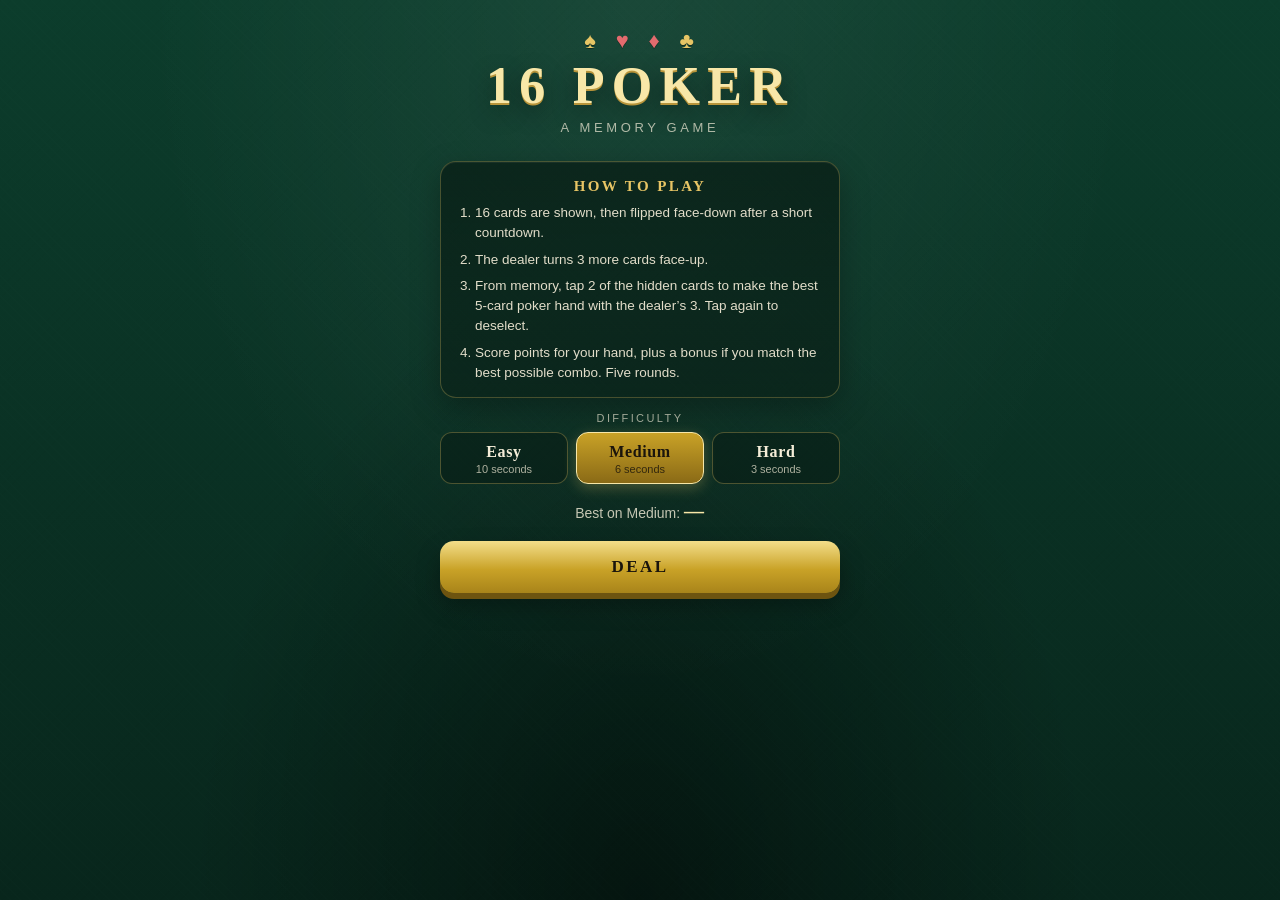
==== index.html @ aec6e740 "Add 16 Poker memory card game" ====
<!DOCTYPE html>
<html lang="en">
<head>
  <meta charset="utf-8">
  <meta name="viewport" content="width=device-width, initial-scale=1, maximum-scale=1, user-scalable=no, viewport-fit=cover">
  <meta name="apple-mobile-web-app-capable" content="yes">
  <meta name="apple-mobile-web-app-status-bar-style" content="black-translucent">
  <meta name="mobile-web-app-capable" content="yes">
  <meta name="format-detection" content="telephone=no">
  <meta name="theme-color" content="#0c3d2c">
  <title>16 Poker</title>
  <style>

:root {
  --felt-0: #08261c;
  --felt-1: #0c3d2c;
  --felt-2: #156246;
  --felt-3: #1c7a58;
  --rail: #4a2c14;
  --rail-hi: #7a4a22;
  --gold: #e7c565;
  --gold-2: #f8e7a8;
  --gold-dim: #b8943a;
  --cream: #f4edd8;
  --ink: #1a140c;
  --card: #fffdf7;
  --red: #c4161c;
  --black: #1a1a1a;
  --teal: #5eead4;
  --teal-dim: #0f766e;
  --danger: #f87171;
  --shadow: 0 8px 20px rgba(0,0,0,.35);
  --serif: Palatino, "Palatino Linotype", Palatino Linotype, "Book Antiqua", Georgia, serif;
  --sans: -apple-system, BlinkMacSystemFont, "Segoe UI", Roboto, Helvetica, Arial, sans-serif;
  --safe-t: env(safe-area-inset-top, 0px);
  --safe-b: env(safe-area-inset-bottom, 0px);
}

*, *::before, *::after { box-sizing: border-box; margin: 0; padding: 0; }

html, body {
  height: 100%;
  height: 100dvh;
  overflow: hidden;
  background: var(--felt-0);
  color: var(--cream);
  font-family: var(--sans);
  -webkit-text-size-adjust: 100%;
  text-size-adjust: 100%;
  touch-action: manipulation;
  user-select: none;
  -webkit-user-select: none;
  -webkit-touch-callout: none;
  -webkit-tap-highlight-color: transparent;
  overscroll-behavior: none;
}

body {
  position: fixed;
  inset: 0;
  background:
    radial-gradient(ellipse at 50% 0%, rgba(255,255,255,.06), transparent 55%),
    radial-gradient(ellipse at 50% 100%, rgba(0,0,0,.45), transparent 50%),
    linear-gradient(180deg, var(--felt-1) 0%, var(--felt-0) 100%);
}

body::before {
  content: "";
  position: absolute;
  inset: 0;
  pointer-events: none;
  opacity: .18;
  background:
    repeating-linear-gradient(45deg, rgba(255,255,255,.04) 0 1px, transparent 1px 7px),
    repeating-linear-gradient(-45deg, rgba(0,0,0,.04) 0 1px, transparent 1px 7px);
}

#app {
  position: relative;
  z-index: 1;
  height: 100%;
  display: flex;
  flex-direction: column;
  padding: calc(var(--safe-t) + 8px) 16px calc(var(--safe-b) + 12px);
}

/* ── Start & summary screens ── */
.screen {
  display: none;
  flex: 1;
  flex-direction: column;
  min-height: 0;
}
.screen.active { display: flex; }

#start, #summary {
  align-items: center;
  justify-content: flex-start;
  overflow-y: auto;
  -webkit-overflow-scrolling: touch;
  text-align: center;
  padding-top: 12px;
}

.masthead {
  margin-top: 8px;
  margin-bottom: 8px;
}
.suits-row {
  display: flex;
  gap: 18px;
  justify-content: center;
  font-size: 22px;
  letter-spacing: .08em;
  color: var(--gold);
  text-shadow: 0 1px 0 rgba(0,0,0,.4);
  margin-bottom: 6px;
}
.suits-row .red { color: #e36b6e; }
h1 {
  font-family: var(--serif);
  font-weight: 700;
  font-size: clamp(40px, 12vw, 52px);
  letter-spacing: .14em;
  color: var(--gold-2);
  text-shadow: 0 2px 0 var(--gold-dim), 0 8px 24px rgba(0,0,0,.45);
  line-height: 1;
}
.subtitle {
  margin-top: 8px;
  font-size: 13px;
  letter-spacing: .28em;
  text-transform: uppercase;
  color: rgba(244,237,216,.7);
}

.panel {
  width: 100%;
  max-width: 400px;
  background: linear-gradient(180deg, rgba(8,28,20,.72), rgba(8,28,20,.55));
  border: 1px solid rgba(231,197,101,.28);
  border-radius: 16px;
  padding: 16px 16px 14px;
  box-shadow: 0 10px 30px rgba(0,0,0,.28), inset 0 1px 0 rgba(255,255,255,.05);
  text-align: left;
  margin: 18px 0 14px;
}
.panel h2 {
  font-family: var(--serif);
  font-size: 15px;
  letter-spacing: .16em;
  text-transform: uppercase;
  color: var(--gold);
  margin-bottom: 8px;
  text-align: center;
}
.panel ol {
  padding-left: 18px;
  font-size: 13.5px;
  line-height: 1.5;
  color: rgba(244,237,216,.92);
}
.panel ol li + li { margin-top: 6px; }

.diff-label {
  font-size: 11px;
  letter-spacing: .22em;
  text-transform: uppercase;
  color: rgba(244,237,216,.65);
  margin-bottom: 8px;
}
.diff-row {
  display: flex;
  gap: 8px;
  width: 100%;
  max-width: 400px;
}
.diff-btn {
  flex: 1;
  appearance: none;
  border: 1px solid rgba(231,197,101,.3);
  background: rgba(8,28,20,.55);
  color: var(--cream);
  border-radius: 12px;
  padding: 10px 4px 8px;
  font-family: var(--sans);
  cursor: pointer;
  transition: transform .12s ease, background .15s ease, border-color .15s ease;
}
.diff-btn strong {
  display: block;
  font-family: var(--serif);
  font-size: 16px;
  letter-spacing: .04em;
}
.diff-btn span {
  display: block;
  font-size: 11px;
  opacity: .7;
  margin-top: 2px;
}
.diff-btn.selected {
  background: linear-gradient(180deg, #c9a227, #8a6a16);
  border-color: var(--gold-2);
  color: #1a140c;
  box-shadow: 0 4px 14px rgba(231,197,101,.28);
}
.diff-btn.selected span { opacity: .8; }

.best-line {
  margin: 16px 0 18px;
  font-size: 14px;
  color: rgba(244,237,216,.8);
}
.best-line strong {
  color: var(--gold-2);
  font-family: var(--serif);
  font-size: 20px;
  letter-spacing: .04em;
}

.btn {
  appearance: none;
  border: 0;
  cursor: pointer;
  font-family: var(--serif);
  font-weight: 700;
  letter-spacing: .14em;
  text-transform: uppercase;
  border-radius: 14px;
  padding: 16px 28px;
  font-size: 17px;
  color: #1a140c;
  background: linear-gradient(180deg, #f3de8a, #c9a227 55%, #a8841a);
  box-shadow: 0 6px 0 #6d5410, 0 12px 24px rgba(0,0,0,.3);
  width: 100%;
  max-width: 400px;
  min-height: 52px;
  transition: transform .1s ease, box-shadow .1s ease, filter .1s ease;
}
.btn:active { transform: translateY(3px); box-shadow: 0 3px 0 #6d5410, 0 8px 16px rgba(0,0,0,.3); }
.btn:disabled {
  filter: grayscale(.4) brightness(.75);
  box-shadow: 0 3px 0 #4a4318;
  cursor: default;
  transform: none;
}
.btn.secondary {
  background: transparent;
  color: var(--gold);
  box-shadow: none;
  border: 1px solid rgba(231,197,101,.4);
  margin-top: 8px;
}

/* ── Play screen ── */
#play { gap: 8px; }

.topbar {
  display: flex;
  align-items: center;
  justify-content: space-between;
  gap: 8px;
  min-height: 36px;
  flex: 0 0 auto;
}
.brand-mini {
  font-family: var(--serif);
  letter-spacing: .16em;
  font-size: 13px;
  color: var(--gold);
}
.round-chip, .score-chip {
  background: rgba(0,0,0,.28);
  border: 1px solid rgba(231,197,101,.22);
  border-radius: 999px;
  padding: 5px 10px;
  font-size: 12px;
  letter-spacing: .06em;
  color: var(--cream);
}
.score-chip strong { color: var(--gold-2); font-size: 14px; }

.dealer-wrap {
  flex: 0 0 auto;
  text-align: center;
}
.dealer-label {
  font-size: 10px;
  letter-spacing: .22em;
  text-transform: uppercase;
  color: rgba(244,237,216,.6);
  margin-bottom: 6px;
}
.dealer-row {
  display: flex;
  justify-content: center;
  gap: 8px;
  min-height: 72px;
}
.dealer-slot {
  width: 52px;
  height: 73px;
  border-radius: 8px;
  border: 1px dashed rgba(231,197,101,.28);
  background: rgba(0,0,0,.15);
  position: relative;
}
.dealer-slot .mini-card {
  position: absolute;
  inset: 0;
  width: 100%;
  height: 100%;
}
.dealer-slot.filled { border-style: solid; border-color: transparent; background: transparent; }

.status {
  text-align: center;
  font-size: 13.5px;
  letter-spacing: .04em;
  min-height: 20px;
  color: var(--gold-2);
  flex: 0 0 auto;
}

.grid-wrap {
  flex: 1 1 0;
  min-height: 0;
  width: 100%;
  container-type: size;
  position: relative;
}
.grid {
  position: absolute;
  left: 50%;
  top: 50%;
  transform: translate(-50%, -50%);
  width: min(100%, calc(100cqh * 5 / 7));
  aspect-ratio: 5 / 7;
  display: grid;
  grid-template-columns: repeat(4, 1fr);
  grid-template-rows: repeat(4, 1fr);
  gap: clamp(4px, 1.8cqi, 8px);
}

/* Cards */
.card, .mini-card {
  position: relative;
  perspective: 900px;
  width: 100%;
  height: 100%;
  container-type: size;
}
.card-inner {
  position: relative;
  width: 100%;
  height: 100%;
  transform-style: preserve-3d;
  transition: transform .55s cubic-bezier(.4,.12,.2,1);
}
.card.face-down .card-inner,
.mini-card.face-down .card-inner { transform: rotateY(180deg); }
.card-face {
  position: absolute;
  inset: 0;
  border-radius: 8px;
  backface-visibility: hidden;
  -webkit-backface-visibility: hidden;
  overflow: hidden;
}
.card-face.front {
  background: linear-gradient(180deg, #fffef9, var(--card));
  border: 1px solid rgba(30,20,10,.12);
  box-shadow: var(--shadow), inset 0 0 0 1px rgba(255,255,255,.7);
  color: var(--black);
  display: flex;
  flex-direction: column;
  justify-content: space-between;
  padding: 4% 6%;
}
.card-face.back {
  transform: rotateY(180deg);
  background:
    radial-gradient(circle at 50% 50%, rgba(231,197,101,.18), transparent 55%),
    repeating-linear-gradient(45deg, rgba(231,197,101,.14) 0 2px, transparent 2px 7px),
    linear-gradient(160deg, #3a1840, #1a2744 50%, #141b33);
  border: 1px solid rgba(231,197,101,.35);
  box-shadow: var(--shadow);
  display: grid;
  place-items: center;
}
.card-face.back::after {
  content: "♠";
  font-size: 38cqh;
  color: var(--gold);
  opacity: .85;
  text-shadow: 0 1px 2px rgba(0,0,0,.6);
}
.corner {
  display: flex;
  flex-direction: column;
  align-items: center;
  line-height: .9;
  width: max-content;
  font-weight: 700;
  font-family: var(--serif);
}
.corner .r { font-size: 26cqh; }
.corner .s { font-size: 20cqh; margin-top: -1px; }
.corner.br { align-self: flex-end; transform: rotate(180deg); }
.pip {
  position: absolute;
  left: 50%;
  top: 52%;
  transform: translate(-50%, -50%);
  font-size: 46cqh;
  line-height: 1;
  pointer-events: none;
}
.card.red .front, .mini-card.red .front,
.card.red .corner, .mini-card.red .corner,
.card.red .pip, .mini-card.red .pip { color: var(--red); }

.card.selected {
  z-index: 3;
  filter: drop-shadow(0 0 8px rgba(231,197,101,.9));
}
.card.selected::after {
  content: attr(data-pick);
  position: absolute;
  top: -6px;
  right: -6px;
  z-index: 4;
  width: 18px;
  height: 18px;
  border-radius: 50%;
  background: var(--gold);
  color: #1a140c;
  font-size: 11px;
  font-weight: 800;
  display: grid;
  place-items: center;
  box-shadow: 0 2px 6px rgba(0,0,0,.4);
  pointer-events: none;
}
.card.player-pick:not(.optimal) .card-face.front {
  box-shadow: 0 0 0 3px var(--gold), var(--shadow);
}
.card.optimal:not(.player-pick) .card-face.front {
  box-shadow: 0 0 0 3px var(--teal), var(--shadow);
}
.card.player-pick.optimal .card-face.front {
  box-shadow: 0 0 0 3px var(--gold), 0 0 0 6px var(--teal), var(--shadow);
}
.card.tappable { cursor: pointer; }
.card.tappable:active { transform: scale(.97); }

.footer {
  flex: 0 0 auto;
  display: flex;
  flex-direction: column;
  gap: 8px;
  min-height: 58px;
}
.timer-track {
  height: 8px;
  border-radius: 99px;
  background: rgba(0,0,0,.35);
  border: 1px solid rgba(231,197,101,.2);
  overflow: hidden;
}
.timer-fill {
  height: 100%;
  width: 100%;
  border-radius: inherit;
  background: linear-gradient(90deg, #f3de8a, #c9a227);
  transform-origin: left center;
  transform: scaleX(1);
}
.timer-fill.warn { background: linear-gradient(90deg, #fbbf24, #f97316); }
.timer-fill.danger { background: linear-gradient(90deg, #fb7185, #ef4444); }

/* Result sheet */
#result {
  display: none;
  flex: 0 0 auto;
  background: linear-gradient(180deg, rgba(8,20,16,.94), rgba(6,16,12,.96));
  border: 1px solid rgba(231,197,101,.3);
  border-radius: 16px;
  padding: 12px 14px 12px;
  box-shadow: 0 -8px 30px rgba(0,0,0,.35);
}
#result.show { display: block; }
.result-row {
  display: flex;
  justify-content: space-between;
  align-items: baseline;
  gap: 8px;
  font-size: 13.5px;
  margin: 3px 0;
}
.result-row .tag {
  font-size: 10px;
  letter-spacing: .14em;
  text-transform: uppercase;
  color: rgba(244,237,216,.55);
  width: 46px;
  flex: 0 0 46px;
}
.result-row .hand-name {
  font-family: var(--serif);
  font-size: 15px;
  color: var(--gold-2);
  flex: 1;
  min-width: 0;
}
.result-row .pts { font-variant-numeric: tabular-nums; color: var(--cream); }
.result-row.best .hand-name { color: var(--teal); }
.perfect-banner {
  display: none;
  text-align: center;
  font-family: var(--serif);
  letter-spacing: .16em;
  text-transform: uppercase;
  color: var(--gold-2);
  font-size: 13px;
  margin: 6px 0 4px;
}
.perfect-banner.show { display: block; }
.round-total {
  text-align: right;
  font-size: 13px;
  color: rgba(244,237,216,.75);
  margin: 4px 0 8px;
}
.round-total strong { color: var(--gold-2); font-size: 18px; font-family: var(--serif); }
#nextBtn { width: 100%; max-width: none; padding: 13px 20px; font-size: 15px; }

/* Summary */
.summary-list { width: 100%; max-width: 400px; margin: 8px 0 16px; }
.sum-row {
  display: flex;
  justify-content: space-between;
  align-items: center;
  padding: 10px 4px;
  border-bottom: 1px solid rgba(231,197,101,.15);
  font-size: 14px;
  text-align: left;
}
.sum-row .left { display: flex; flex-direction: column; gap: 2px; }
.sum-row .rn { font-size: 11px; letter-spacing: .12em; text-transform: uppercase; color: rgba(244,237,216,.55); }
.sum-row .hn { font-family: var(--serif); font-size: 16px; color: var(--gold-2); }
.sum-row .ok { color: var(--teal); font-size: 11px; letter-spacing: .08em; }
.sum-row .pts { font-family: var(--serif); font-size: 18px; }
.grand {
  margin: 8px 0 4px;
  font-size: 14px;
  color: rgba(244,237,216,.75);
}
.grand .num {
  display: block;
  font-family: var(--serif);
  font-size: 48px;
  color: var(--gold-2);
  letter-spacing: .04em;
  line-height: 1.1;
}
.new-best {
  display: none;
  color: var(--teal);
  letter-spacing: .18em;
  text-transform: uppercase;
  font-size: 12px;
  margin-bottom: 14px;
}
.new-best.show { display: block; }

/* Landscape */
#rotate {
  display: none;
  position: fixed;
  inset: 0;
  z-index: 20;
  background: rgba(6,20,14,.94);
  color: var(--cream);
  align-items: center;
  justify-content: center;
  text-align: center;
  padding: 24px;
  font-family: var(--serif);
  font-size: 20px;
}
@media (orientation: landscape) and (max-height: 500px) {
  #rotate { display: flex; }
}

@media (max-height: 700px) {
  h1 { font-size: 36px; }
  .panel { margin: 12px 0 10px; padding: 12px; }
  .dealer-slot { width: 46px; height: 64px; }
}


.corner.wide .r { font-size: 20cqh; letter-spacing: -0.06em; }
.card-inner {
  -webkit-transform-style: preserve-3d;
}
html { -webkit-font-smoothing: antialiased; }
  </style>
</head>
<body>

<div id="app">
  <section id="start" class="screen active">
    <div class="masthead">
      <div class="suits-row"><span>♠</span><span class="red">♥</span><span class="red">♦</span><span>♣</span></div>
      <h1>16 POKER</h1>
      <div class="subtitle">A memory game</div>
    </div>
    <div class="panel">
      <h2>How to play</h2>
      <ol>
        <li>16 cards are shown, then flipped face-down after a short countdown.</li>
        <li>The dealer turns 3 more cards face-up.</li>
        <li>From memory, tap 2 of the hidden cards to make the best 5-card poker hand with the dealer’s 3. Tap again to deselect.</li>
        <li>Score points for your hand, plus a bonus if you match the best possible combo. Five rounds.</li>
      </ol>
    </div>
    <div class="diff-label">Difficulty</div>
    <div class="diff-row" id="diffRow"></div>
    <div class="best-line" id="bestLine">Best: —</div>
    <button class="btn" id="playBtn" type="button">Deal</button>
  </section>

  <section id="play" class="screen">
    <div class="topbar">
      <div class="round-chip" id="roundChip">Round 1 / 5</div>
      <div class="brand-mini">16 POKER</div>
      <div class="score-chip">Score <strong id="scoreChip">0</strong></div>
    </div>
    <div class="dealer-wrap">
      <div class="dealer-label">Dealer</div>
      <div class="dealer-row" id="dealerRow"></div>
    </div>
    <div class="status" id="status">Memorize the cards</div>
    <div class="grid-wrap">
      <div class="grid" id="grid"></div>
    </div>
    <div class="footer" id="footer">
      <div class="timer-track" id="timerTrack"><div class="timer-fill" id="timerFill"></div></div>
      <button class="btn" id="confirmBtn" type="button" disabled style="display:none">Confirm hand</button>
    </div>
    <div id="result">
      <div class="result-row" id="yourRow">
        <span class="tag">You</span>
        <span class="hand-name" id="yourHand">—</span>
        <span class="pts" id="yourPts"></span>
      </div>
      <div class="result-row best" id="bestRow">
        <span class="tag">Best</span>
        <span class="hand-name" id="bestHand">—</span>
        <span class="pts" id="bestPts"></span>
      </div>
      <div class="perfect-banner" id="perfectBanner">Perfect memory  ·  +75</div>
      <div class="round-total">Round total <strong id="roundTotal">0</strong></div>
      <button class="btn" id="nextBtn" type="button">Next round</button>
    </div>
  </section>

  <section id="summary" class="screen">
    <div class="masthead">
      <div class="suits-row"><span>♠</span><span class="red">♥</span><span class="red">♦</span><span>♣</span></div>
      <h1>16 POKER</h1>
      <div class="subtitle">Final score</div>
    </div>
    <div class="grand">Total<strong class="num" id="grandTotal">0</strong></div>
    <div class="new-best" id="newBest">New best score</div>
    <div class="summary-list" id="summaryList"></div>
    <div class="best-line" id="summaryBest">Best: —</div>
    <button class="btn" id="againBtn" type="button">Play again</button>
    <button class="btn secondary" id="homeBtn" type="button">Change difficulty</button>
  </section>
</div>
<div id="rotate">Please rotate your phone to portrait</div>

  <script>
/**
 * 16 Poker — 5-card hand evaluator with kicker tie-breaks.
 * Works in Node (module.exports) and the browser (global PokerEval).
 */
(function (root) {
  "use strict";

  var HAND_NAMES = [
    "High Card",
    "Pair",
    "Two Pair",
    "Three of a Kind",
    "Straight",
    "Flush",
    "Full House",
    "Four of a Kind",
    "Straight Flush",
    "Royal Flush"
  ];

  // Points awarded for the player's made hand.
  var HAND_POINTS = [10, 25, 40, 60, 85, 110, 150, 200, 280, 400];
  var PERFECT_BONUS = 75;

  var RANK_CHARS = {
    2: "2", 3: "3", 4: "4", 5: "5", 6: "6", 7: "7", 8: "8", 9: "9",
    10: "10", 11: "J", 12: "Q", 13: "K", 14: "A"
  };
  var SUIT_CHARS = { s: "♠", h: "♥", d: "♦", c: "♣" };
  var SUIT_COLORS = { s: "black", h: "red", d: "red", c: "black" };
  var CHAR_TO_RANK = {
    "2": 2, "3": 3, "4": 4, "5": 5, "6": 6, "7": 7, "8": 8, "9": 9,
    T: 10, t: 10, J: 11, j: 11, Q: 12, q: 12, K: 13, k: 13, A: 14, a: 14
  };

  function makeCard(rank, suit) {
    return { rank: rank, suit: suit, id: rank + suit };
  }

  /**
   * Parse strings like "As", "Td", "10h", "KH".
   */
  function parseCard(str) {
    var s = String(str).trim();
    var suit = s.charAt(s.length - 1).toLowerCase();
    var rankPart = s.slice(0, -1);
    var rank = rankPart === "10" ? 10 : CHAR_TO_RANK[rankPart];
    if (!rank || !SUIT_CHARS[suit]) {
      throw new Error("Invalid card: " + str);
    }
    return makeCard(rank, suit);
  }

  function parseCards(list) {
    return list.map(function (c) {
      return typeof c === "string" ? parseCard(c) : c;
    });
  }

  function cardLabel(card) {
    return RANK_CHARS[card.rank] + SUIT_CHARS[card.suit];
  }

  function buildDeck() {
    var suits = ["s", "h", "d", "c"];
    var deck = [];
    for (var r = 2; r <= 14; r++) {
      for (var i = 0; i < suits.length; i++) {
        deck.push(makeCard(r, suits[i]));
      }
    }
    return deck;
  }

  function shuffle(deck) {
    var a = deck.slice();
    for (var i = a.length - 1; i > 0; i--) {
      var j = Math.floor(Math.random() * (i + 1));
      var tmp = a[i];
      a[i] = a[j];
      a[j] = tmp;
    }
    return a;
  }

  /**
   * Evaluate a 5-card poker hand.
   * Returns { category, name, tie, points } where `tie` is a comparable
   * array (higher is better) including category as the first element.
   */
  function evaluateFive(cards) {
    if (!cards || cards.length !== 5) {
      throw new Error("evaluateFive requires exactly 5 cards");
    }
    var ranks = cards.map(function (c) { return c.rank; }).sort(function (a, b) { return b - a; });
    var suits = cards.map(function (c) { return c.suit; });
    var isFlush = suits.every(function (s) { return s === suits[0]; });

    var counts = {};
    for (var i = 0; i < ranks.length; i++) {
      counts[ranks[i]] = (counts[ranks[i]] || 0) + 1;
    }
    var groups = Object.keys(counts).map(function (r) {
      return { rank: +r, count: counts[r] };
    }).sort(function (a, b) {
      return b.count - a.count || b.rank - a.rank;
    });

    var unique = [];
    for (var u = 0; u < ranks.length; u++) {
      if (unique.indexOf(ranks[u]) === -1) unique.push(ranks[u]);
    }
    unique.sort(function (a, b) { return b - a; });

    var straightHigh = 0;
    if (unique.length === 5) {
      if (unique[0] - unique[4] === 4) {
        straightHigh = unique[0];
      } else if (
        unique[0] === 14 &&
        unique[1] === 5 &&
        unique[2] === 4 &&
        unique[3] === 3 &&
        unique[4] === 2
      ) {
        straightHigh = 5; // wheel A-2-3-4-5
      }
    }
    var isStraight = straightHigh > 0;

    var category;
    var tie;
    if (isFlush && isStraight && straightHigh === 14) {
      category = 9;
      tie = [9, 14];
    } else if (isFlush && isStraight) {
      category = 8;
      tie = [8, straightHigh];
    } else if (groups[0].count === 4) {
      category = 7;
      tie = [7, groups[0].rank, groups[1].rank];
    } else if (groups[0].count === 3 && groups[1] && groups[1].count === 2) {
      category = 6;
      tie = [6, groups[0].rank, groups[1].rank];
    } else if (isFlush) {
      category = 5;
      tie = [5].concat(ranks);
    } else if (isStraight) {
      category = 4;
      tie = [4, straightHigh];
    } else if (groups[0].count === 3) {
      category = 3;
      var tripKickers = groups.slice(1).map(function (g) { return g.rank; }).sort(function (a, b) { return b - a; });
      tie = [3, groups[0].rank].concat(tripKickers);
    } else if (groups[0].count === 2 && groups[1] && groups[1].count === 2) {
      category = 2;
      tie = [2, groups[0].rank, groups[1].rank, groups[2].rank];
    } else if (groups[0].count === 2) {
      category = 1;
      var pairKickers = groups.slice(1).map(function (g) { return g.rank; }).sort(function (a, b) { return b - a; });
      tie = [1, groups[0].rank].concat(pairKickers);
    } else {
      category = 0;
      tie = [0].concat(ranks);
    }

    return {
      category: category,
      name: HAND_NAMES[category],
      tie: tie,
      points: HAND_POINTS[category]
    };
  }

  function compareHands(a, b) {
    var ta = a.tie || a;
    var tb = b.tie || b;
    var n = Math.max(ta.length, tb.length);
    for (var i = 0; i < n; i++) {
      var da = ta[i] || 0;
      var db = tb[i] || 0;
      if (da !== db) return da - db;
    }
    return 0;
  }

  function handsEqual(a, b) {
    return compareHands(a, b) === 0;
  }

  /**
   * Among all C(grid.length, 2) pairs, find the best 5-card hand
   * formed with the 3 dealt cards. Returns { pair, cards, hand }.
   * If several pairs tie, the first (lowest indices) is returned.
   */
  function findBestCombo(grid, dealt) {
    if (!grid || grid.length < 2 || !dealt || dealt.length !== 3) {
      throw new Error("findBestCombo requires at least 2 grid cards and 3 dealt cards");
    }
    var best = null;
    for (var i = 0; i < grid.length; i++) {
      for (var j = i + 1; j < grid.length; j++) {
        var pair = [grid[i], grid[j]];
        var five = pair.concat(dealt);
        var hand = evaluateFive(five);
        if (!best || compareHands(hand, best.hand) > 0) {
          best = { pair: pair, cards: five, hand: hand, indices: [i, j] };
        }
      }
    }
    return best;
  }

  function evaluatePlayer(grid, dealt, indices) {
    var pair = [grid[indices[0]], grid[indices[1]]];
    var cards = pair.concat(dealt);
    return { pair: pair, cards: cards, hand: evaluateFive(cards), indices: indices.slice() };
  }

  var PokerEval = {
    HAND_NAMES: HAND_NAMES,
    HAND_POINTS: HAND_POINTS,
    PERFECT_BONUS: PERFECT_BONUS,
    RANK_CHARS: RANK_CHARS,
    SUIT_CHARS: SUIT_CHARS,
    SUIT_COLORS: SUIT_COLORS,
    makeCard: makeCard,
    parseCard: parseCard,
    parseCards: parseCards,
    cardLabel: cardLabel,
    buildDeck: buildDeck,
    shuffle: shuffle,
    evaluateFive: evaluateFive,
    compareHands: compareHands,
    handsEqual: handsEqual,
    findBestCombo: findBestCombo,
    evaluatePlayer: evaluatePlayer
  };

  if (typeof module !== "undefined" && module.exports) {
    module.exports = PokerEval;
  }
  root.PokerEval = PokerEval;
})(typeof globalThis !== "undefined" ? globalThis : this);



(function () {
  "use strict";
  var P = window.PokerEval;
  var DIFF = {
    easy: { id: "easy", label: "Easy", seconds: 10 },
    medium: { id: "medium", label: "Medium", seconds: 6 },
    hard: { id: "hard", label: "Hard", seconds: 3 }
  };
  var STORAGE_KEY = "sixteenPokerBestV1";
  var ROUNDS = 5;
  var TOTAL_FLIP_MS = 55 * 16 + 550;

  var difficulty = "medium";
  var round = 0;
  var score = 0;
  var gridCards = [];
  var dealtCards = [];
  var selected = [];
  var history = [];
  var phase = "idle";
  var memorizeTimer = null;
  var flipTimers = [];

  var el = {
    start: document.getElementById("start"),
    play: document.getElementById("play"),
    summary: document.getElementById("summary"),
    diffRow: document.getElementById("diffRow"),
    bestLine: document.getElementById("bestLine"),
    playBtn: document.getElementById("playBtn"),
    roundChip: document.getElementById("roundChip"),
    scoreChip: document.getElementById("scoreChip"),
    dealerRow: document.getElementById("dealerRow"),
    status: document.getElementById("status"),
    grid: document.getElementById("grid"),
    footer: document.getElementById("footer"),
    timerTrack: document.getElementById("timerTrack"),
    timerFill: document.getElementById("timerFill"),
    confirmBtn: document.getElementById("confirmBtn"),
    result: document.getElementById("result"),
    yourHand: document.getElementById("yourHand"),
    yourPts: document.getElementById("yourPts"),
    bestHand: document.getElementById("bestHand"),
    bestPts: document.getElementById("bestPts"),
    perfectBanner: document.getElementById("perfectBanner"),
    roundTotal: document.getElementById("roundTotal"),
    nextBtn: document.getElementById("nextBtn"),
    grandTotal: document.getElementById("grandTotal"),
    newBest: document.getElementById("newBest"),
    summaryList: document.getElementById("summaryList"),
    summaryBest: document.getElementById("summaryBest"),
    againBtn: document.getElementById("againBtn"),
    homeBtn: document.getElementById("homeBtn")
  };

  function loadBests() {
    try {
      var raw = localStorage.getItem(STORAGE_KEY);
      if (!raw) return { easy: 0, medium: 0, hard: 0 };
      var o = JSON.parse(raw);
      return {
        easy: Number(o.easy) || 0,
        medium: Number(o.medium) || 0,
        hard: Number(o.hard) || 0
      };
    } catch (e) {
      return { easy: 0, medium: 0, hard: 0 };
    }
  }

  function saveBest(diff, value) {
    var b = loadBests();
    if (value > (b[diff] || 0)) {
      b[diff] = value;
      localStorage.setItem(STORAGE_KEY, JSON.stringify(b));
      return true;
    }
    return false;
  }

  function showScreen(name) {
    el.start.classList.toggle("active", name === "start");
    el.play.classList.toggle("active", name === "play");
    el.summary.classList.toggle("active", name === "summary");
  }

  function bestText(diff) {
    var v = loadBests()[diff] || 0;
    return v ? String(v) : "—";
  }

  function updateStartBest() {
    el.bestLine.innerHTML = "Best on " + DIFF[difficulty].label + ": <strong>" + bestText(difficulty) + "</strong>";
  }

  function renderDiff() {
    el.diffRow.innerHTML = "";
    ["easy", "medium", "hard"].forEach(function (id) {
      var d = DIFF[id];
      var b = document.createElement("button");
      b.type = "button";
      b.className = "diff-btn" + (id === difficulty ? " selected" : "");
      b.innerHTML = "<strong>" + d.label + "</strong><span>" + d.seconds + " seconds</span>";
      b.addEventListener("click", function () {
        difficulty = id;
        renderDiff();
        updateStartBest();
      });
      el.diffRow.appendChild(b);
    });
  }

  function faceHTML(card) {
    var rank = P.RANK_CHARS[card.rank];
    var suit = P.SUIT_CHARS[card.suit];
    var wide = rank === "10" ? " wide" : "";
    return (
      '<div class="card-inner">' +
        '<div class="card-face front">' +
          '<div class="corner tl' + wide + '"><span class="r">' + rank + '</span><span class="s">' + suit + "</span></div>" +
          '<div class="pip">' + suit + "</div>" +
          '<div class="corner br' + wide + '"><span class="r">' + rank + '</span><span class="s">' + suit + "</span></div>" +
        "</div>" +
        '<div class="card-face back"></div>' +
      "</div>"
    );
  }

  function clearTimers() {
    if (memorizeTimer) {
      cancelAnimationFrame(memorizeTimer);
      memorizeTimer = null;
    }
    flipTimers.forEach(function (t) { clearTimeout(t); });
    flipTimers = [];
  }

  function setStatus(text) {
    el.status.textContent = text;
  }

  function renderDealer(cards, hidden) {
    el.dealerRow.innerHTML = "";
    for (var i = 0; i < 3; i++) {
      var slot = document.createElement("div");
      slot.className = "dealer-slot" + (cards && cards[i] ? " filled" : "");
      if (cards && cards[i]) {
        var c = cards[i];
        var mini = document.createElement("div");
        mini.className = "mini-card" + (P.SUIT_COLORS[c.suit] === "red" ? " red" : "") + (hidden ? " face-down" : "");
        mini.innerHTML = faceHTML(c);
        slot.appendChild(mini);
      }
      el.dealerRow.appendChild(slot);
    }
  }

  function renderGrid(faceDown) {
    el.grid.innerHTML = "";
    gridCards.forEach(function (c, i) {
      var div = document.createElement("div");
      div.className = "card" + (P.SUIT_COLORS[c.suit] === "red" ? " red" : "") + (faceDown ? " face-down" : "");
      div.dataset.index = String(i);
      div.innerHTML = faceHTML(c);
      div.addEventListener("click", onGridTap);
      el.grid.appendChild(div);
    });
  }

  function gridEl(i) {
    return el.grid.querySelector('.card[data-index="' + i + '"]');
  }

  function flipGrid(faceDown, stagger, done) {
    var cards = el.grid.querySelectorAll(".card");
    var last = 0;
    cards.forEach(function (card, i) {
      var delay = i * (stagger || 40);
      last = delay;
      flipTimers.push(setTimeout(function () {
        card.classList.toggle("face-down", faceDown);
      }, delay));
    });
    if (done) flipTimers.push(setTimeout(done, last + 580));
  }

  function onGridTap(ev) {
    if (phase !== "picking") return;
    var card = ev.currentTarget;
    var i = Number(card.dataset.index);
    var at = selected.indexOf(i);
    if (at >= 0) {
      selected.splice(at, 1);
    } else if (selected.length < 2) {
      selected.push(i);
    } else {
      return;
    }
    updateSelection();
  }

  function updateSelection() {
    var cards = el.grid.querySelectorAll(".card");
    cards.forEach(function (card) {
      var i = Number(card.dataset.index);
      var pick = selected.indexOf(i);
      card.classList.toggle("selected", pick >= 0);
      card.classList.toggle("tappable", phase === "picking");
      if (pick >= 0) card.setAttribute("data-pick", String(pick + 1));
      else card.removeAttribute("data-pick");
    });
    el.confirmBtn.disabled = selected.length !== 2;
    el.confirmBtn.textContent = selected.length === 2 ? "Confirm hand" : "Pick 2 cards";
    if (selected.length === 0) setStatus("Pick 2 cards from memory");
    else if (selected.length === 1) setStatus("Pick 1 more card  ·  tap again to deselect");
    else setStatus("Confirm, or tap a card to change it");
  }

  function startGame() {
    clearTimers();
    round = 0;
    score = 0;
    history = [];
    el.scoreChip.textContent = "0";
    showScreen("play");
    startRound();
    requestAnimationFrame(sizeGrid);
  }

  function startRound() {
    clearTimers();
    phase = "memorize";
    selected = [];
    var deck = P.shuffle(P.buildDeck());
    gridCards = deck.slice(0, 16);
    dealtCards = deck.slice(16, 19);

    el.roundChip.textContent = "Round " + (round + 1) + " / " + ROUNDS;
    el.scoreChip.textContent = String(score);
    el.result.classList.remove("show");
    el.footer.style.display = "";
    el.confirmBtn.style.display = "none";
    el.confirmBtn.disabled = true;
    el.timerTrack.style.display = "";
    el.timerFill.className = "timer-fill";
    el.timerFill.style.transform = "scaleX(1)";
    el.perfectBanner.classList.remove("show");

    renderDealer(null);
    renderGrid(false);
    requestAnimationFrame(sizeGrid);
    setStatus("Memorize the cards");

    var seconds = DIFF[difficulty].seconds;
    var start = performance.now();
    var duration = seconds * 1000;

    function tick(now) {
      var t = Math.min(1, (now - start) / duration);
      var left = 1 - t;
      el.timerFill.style.transform = "scaleX(" + left + ")";
      el.timerFill.classList.toggle("warn", left < 0.4 && left >= 0.2);
      el.timerFill.classList.toggle("danger", left < 0.2);
      var remain = Math.ceil((duration - (now - start)) / 1000);
      if (remain > 0) setStatus("Memorize the cards  ·  " + remain + "s");
      if (t < 1) {
        memorizeTimer = requestAnimationFrame(tick);
      } else {
        hideAndDeal();
      }
    }
    memorizeTimer = requestAnimationFrame(tick);
  }

  function hideAndDeal() {
    phase = "flipping";
    setStatus("Cards are flipping…");
    el.timerFill.style.transform = "scaleX(0)";
    flipGrid(true, 35, function () {
      phase = "dealing";
      setStatus("The dealer draws 3");
      renderDealer(dealtCards, true);
      var minis = el.dealerRow.querySelectorAll(".mini-card");
      minis.forEach(function (m, i) {
        flipTimers.push(setTimeout(function () {
          m.classList.remove("face-down");
        }, 180 + i * 160));
      });
      flipTimers.push(setTimeout(function () {
        beginPicking();
      }, 180 + 2 * 160 + 400));
    });
  }

  function beginPicking() {
    phase = "picking";
    selected = [];
    el.timerTrack.style.display = "none";
    el.confirmBtn.style.display = "";
    el.confirmBtn.disabled = true;
    el.confirmBtn.textContent = "Pick 2 cards";
    updateSelection();
  }

  function confirmHand() {
    if (phase !== "picking" || selected.length !== 2) return;
    phase = "result";
    el.confirmBtn.style.display = "none";

    var player = P.evaluatePlayer(gridCards, dealtCards, selected);
    var best = P.findBestCombo(gridCards, dealtCards);
    var perfect = P.handsEqual(player.hand, best.hand);
    var gained = player.hand.points + (perfect ? P.PERFECT_BONUS : 0);
    score += gained;
    history.push({
      round: round + 1,
      playerName: player.hand.name,
      bestName: best.hand.name,
      points: gained,
      handPoints: player.hand.points,
      perfect: perfect
    });

    setStatus("Revealing…");
    el.grid.querySelectorAll(".card").forEach(function (c) {
      c.classList.remove("tappable", "selected");
    });

    flipGrid(false, 30, function () {
      best.indices.forEach(function (i) {
        var node = gridEl(i);
        if (node) node.classList.add("optimal");
      });
      selected.forEach(function (i) {
        var node = gridEl(i);
        if (node) node.classList.add("player-pick");
      });

      el.yourHand.textContent = player.hand.name + "  ·  " + player.pair.map(P.cardLabel).join(" ");
      el.yourPts.textContent = "+" + player.hand.points;
      el.bestHand.textContent = best.hand.name + "  ·  " + best.pair.map(P.cardLabel).join(" ");
      el.bestPts.textContent = "";
      el.perfectBanner.textContent = "Perfect memory  ·  +" + P.PERFECT_BONUS;
      el.perfectBanner.classList.toggle("show", perfect);
      el.roundTotal.textContent = "+" + gained;
      el.scoreChip.textContent = String(score);
      el.nextBtn.textContent = round + 1 >= ROUNDS ? "See results" : "Next round";
      el.footer.style.display = "none";
      el.result.classList.add("show");
      setStatus(perfect ? "You found the best hand" : "Here’s how you did");
    });
  }

  function nextRound() {
    round += 1;
    if (round >= ROUNDS) {
      endGame();
    } else {
      startRound();
    }
  }

  function endGame() {
    showScreen("summary");
    el.grandTotal.textContent = String(score);
    var isNew = saveBest(difficulty, score);
    el.newBest.classList.toggle("show", isNew);
    el.summaryBest.innerHTML = "Best on " + DIFF[difficulty].label + ": <strong>" + bestText(difficulty) + "</strong>";
    el.summaryList.innerHTML = history.map(function (h) {
      return (
        '<div class="sum-row">' +
          '<div class="left"><span class="rn">Round ' + h.round + "</span>" +
          '<span class="hn">' + h.playerName + "</span>" +
          (h.perfect ? '<span class="ok">Perfect memory</span>' : '<span class="rn">Best was ' + h.bestName + "</span>") +
          "</div>" +
          '<div class="pts">+' + h.points + "</div>" +
        "</div>"
      );
    }).join("");
  }

  el.playBtn.addEventListener("click", startGame);
  el.confirmBtn.addEventListener("click", confirmHand);
  el.nextBtn.addEventListener("click", nextRound);
  el.againBtn.addEventListener("click", startGame);
  el.homeBtn.addEventListener("click", function () {
    clearTimers();
    showScreen("start");
    updateStartBest();
  });

  document.addEventListener("visibilitychange", function () {
    /* Keep the memorize timer running; no pause so difficulty stays honest. */
  });

  document.addEventListener("gesturestart", function (e) { e.preventDefault(); });
  document.addEventListener("dblclick", function (e) { e.preventDefault(); }, { passive: false });

  function sizeGrid() {
    var wrap = document.querySelector(".grid-wrap");
    var grid = document.getElementById("grid");
    if (!wrap || !grid) return;
    var r = wrap.getBoundingClientRect();
    if (r.width < 2 || r.height < 2) return;
    var w = Math.min(r.width, r.height * 5 / 7);
    grid.style.width = Math.floor(w) + "px";
  }
  window.addEventListener("resize", sizeGrid);
  if (window.visualViewport) {
    window.visualViewport.addEventListener("resize", sizeGrid);
  }
  renderDiff();
  updateStartBest();
  sizeGrid();
})();

  </script>
</body>
</html>
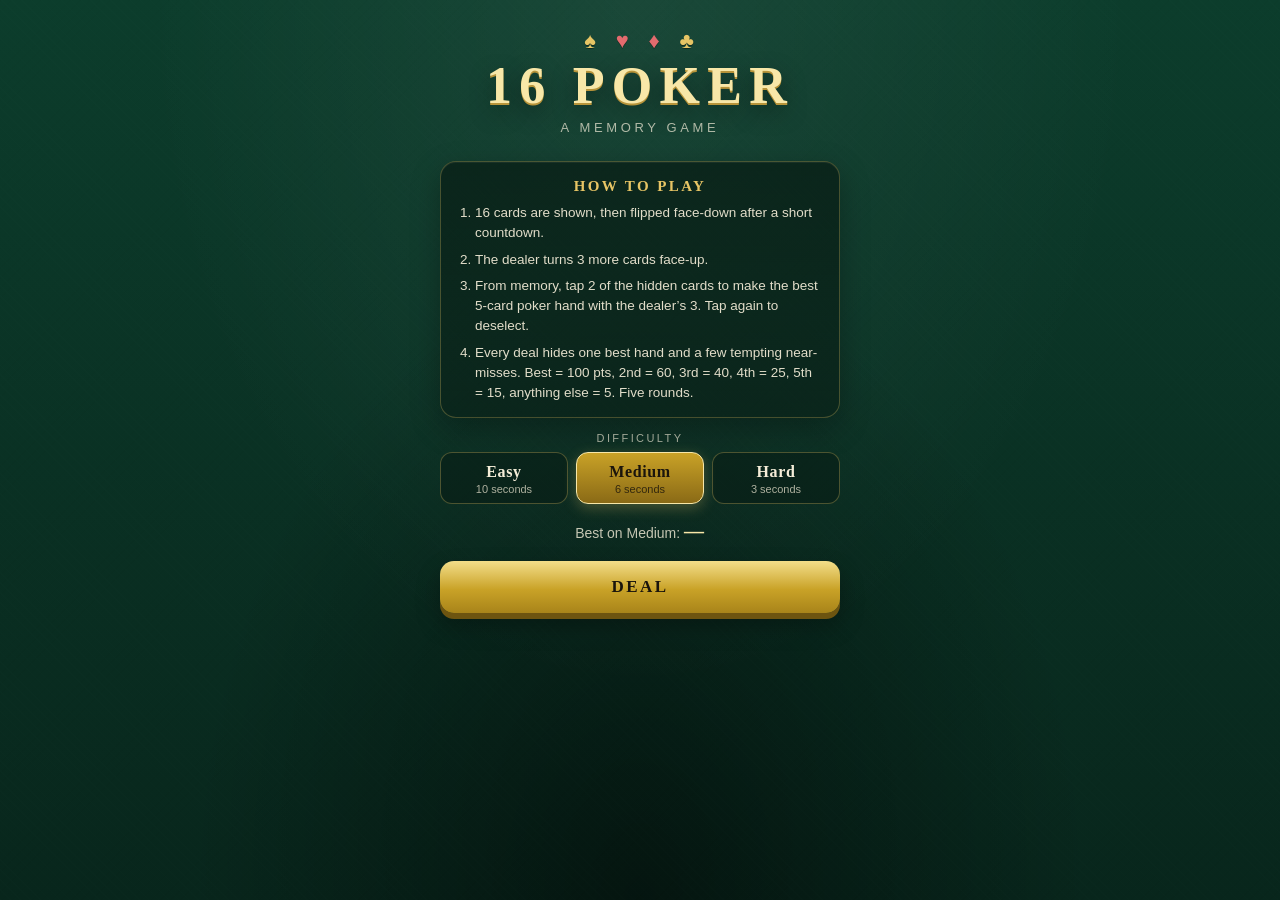
==== commit 0168690a: "Curated rounds: one clear best hand + ranked near-miss decoys, place-based scoring - New round gener" ====
--- a/index.html
+++ b/index.html
@@ -536,6 +536,36 @@
 .round-total strong { color: var(--gold-2); font-size: 18px; font-family: var(--serif); }
 #nextBtn { width: 100%; max-width: none; padding: 13px 20px; font-size: 15px; }
 
+/* Ranked list on the result sheet */
+.rank-list { margin: 2px 0 4px; }
+.rank-row {
+  display: flex;
+  align-items: baseline;
+  gap: 8px;
+  font-size: 13px;
+  padding: 3px 6px;
+  border-radius: 8px;
+  color: rgba(244,237,216,.8);
+}
+.rank-row .place {
+  flex: 0 0 34px;
+  font-size: 10px;
+  letter-spacing: .12em;
+  text-transform: uppercase;
+  color: rgba(244,237,216,.55);
+}
+.rank-row .desc { flex: 1; min-width: 0; font-family: var(--serif); font-size: 14px; white-space: nowrap; overflow: hidden; text-overflow: ellipsis; }
+.rank-row .cards { flex: 0 0 auto; font-size: 12px; color: rgba(244,237,216,.7); white-space: nowrap; }
+.rank-row .cards .red { color: #ff8a8d; }
+.rank-row .pts { flex: 0 0 36px; text-align: right; font-variant-numeric: tabular-nums; font-size: 12px; color: rgba(244,237,216,.6); }
+.rank-row.first .place, .rank-row.first .desc { color: var(--teal); }
+.rank-row.you { background: rgba(231,197,101,.14); box-shadow: inset 0 0 0 1px rgba(231,197,101,.45); }
+.rank-row.you .desc { color: var(--gold-2); }
+.rank-row.you .pts { color: var(--gold-2); font-weight: 700; }
+.rank-row.gap { justify-content: center; padding: 0; line-height: 8px; color: rgba(244,237,216,.35); }
+.you-line:empty { display: none; }
+.you-line { text-align: center; font-size: 13px; color: var(--gold-2); margin: 2px 0 4px; }
+
 /* Summary */
 .summary-list { width: 100%; max-width: 400px; margin: 8px 0 16px; }
 .sum-row {
@@ -623,7 +653,7 @@
         <li>16 cards are shown, then flipped face-down after a short countdown.</li>
         <li>The dealer turns 3 more cards face-up.</li>
         <li>From memory, tap 2 of the hidden cards to make the best 5-card poker hand with the dealer’s 3. Tap again to deselect.</li>
-        <li>Score points for your hand, plus a bonus if you match the best possible combo. Five rounds.</li>
+        <li>Every deal hides one best hand and a few tempting near-misses. Best = 100 pts, 2nd = 60, 3rd = 40, 4th = 25, 5th = 15, anything else = 5. Five rounds.</li>
       </ol>
     </div>
     <div class="diff-label">Difficulty</div>
@@ -651,17 +681,9 @@
       <button class="btn" id="confirmBtn" type="button" disabled style="display:none">Confirm hand</button>
     </div>
     <div id="result">
-      <div class="result-row" id="yourRow">
-        <span class="tag">You</span>
-        <span class="hand-name" id="yourHand">—</span>
-        <span class="pts" id="yourPts"></span>
-      </div>
-      <div class="result-row best" id="bestRow">
-        <span class="tag">Best</span>
-        <span class="hand-name" id="bestHand">—</span>
-        <span class="pts" id="bestPts"></span>
-      </div>
-      <div class="perfect-banner" id="perfectBanner">Perfect memory  ·  +75</div>
+      <div class="you-line" id="youLine"></div>
+      <div class="rank-list" id="rankList"></div>
+      <div class="perfect-banner" id="perfectBanner">Perfect memory</div>
       <div class="round-total">Round total <strong id="roundTotal">0</strong></div>
       <button class="btn" id="nextBtn" type="button">Next round</button>
     </div>
@@ -929,17 +951,392 @@
   root.PokerEval = PokerEval;
 })(typeof globalThis !== "undefined" ? globalThis : this);
 
+/**
+ * 16 Poker — curated round generator and ranking.
+ * Builds deals with one clear best 2-card pick plus several near-miss decoys.
+ * Works in Node (module.exports) and the browser (global RoundGen).
+ * Depends on PokerEval (poker-eval.js).
+ */
+(function (root) {
+  "use strict";
+
+  var P = root.PokerEval || (typeof require === "function" ? require("./poker-eval.js") : null);
+  var SUITS = ["s", "h", "d", "c"];
+
+  // Target best-hand categories and weights per difficulty.
+  // 2 Two Pair, 3 Trips, 4 Straight, 5 Flush, 6 Full House, 7 Quads, 8 Straight Flush
+  var TARGET_WEIGHTS = {
+    easy:   { 2: 3, 3: 3, 4: 3, 5: 3, 6: 2, 7: 1, 8: 0.4 },
+    medium: { 2: 2, 3: 3, 4: 3, 5: 3, 6: 3, 7: 1.5, 8: 0.7 },
+    hard:   { 2: 1.5, 3: 2, 4: 3, 5: 3, 6: 3, 7: 1.5, 8: 1 }
+  };
+
+  // How decoys are chosen per difficulty.
+  //  window: decoy hands must be within this many categories below the best
+  //  plant: how many decoy pairs to plant in the grid
+  //  minDecoys: minimum distinct decoy hand values required in the window
+  //  closeness: 0 = random spread inside the window, 1 = strongly prefer the closest hands
+  var DIFF_RULES = {
+    easy:   { window: 3, plant: 3, minDecoys: 3, closeness: 0.2 },
+    medium: { window: 2, plant: 4, minDecoys: 3, closeness: 0.5 },
+    hard:   { window: 2, plant: 5, minDecoys: 4, closeness: 0.9 }
+  };
+
+  // Per-target decoy floors where "best minus window" is impossible
+  // (e.g. a quads hand always has a paired dealer board, so no flush decoys).
+  var FLOORS = {
+    easy:   { 2: 2, 7: 2, 8: 4 },
+    medium: { 2: 2, 6: 3, 7: 3, 8: 4 },
+    hard:   { 2: 2, 6: 3, 7: 2, 8: 5 }
+  };
+  function decoyFloor(difficulty, target) {
+    var f = FLOORS[difficulty] && FLOORS[difficulty][target];
+    return f || Math.max(1, target - DIFF_RULES[difficulty].window);
+  }
+
+  // Points by finishing position (1st = best hand). Beyond the list: CONSOLATION.
+  var RANK_POINTS = [100, 60, 40, 25, 15];
+  var CONSOLATION = 5;
+
+  function rnd(n, rng) { return Math.floor((rng || Math.random)() * n); }
+  function pick(arr, rng) { return arr[rnd(arr.length, rng)]; }
+  function shuffle(a, rng) {
+    a = a.slice();
+    for (var i = a.length - 1; i > 0; i--) {
+      var j = rnd(i + 1, rng);
+      var t = a[i]; a[i] = a[j]; a[j] = t;
+    }
+    return a;
+  }
+  function card(r, s) { return P.makeCard(r, s); }
+  function distinctRanks(n, exclude, rng) {
+    var pool = [];
+    for (var r = 2; r <= 14; r++) if (!exclude || exclude.indexOf(r) === -1) pool.push(r);
+    return shuffle(pool, rng).slice(0, n);
+  }
+  function randomSuits(n, rng) {
+    return shuffle(SUITS, rng).slice(0, n);
+  }
+
+  /** Build 5 random cards forming the given category. */
+  function makeHand(category, rng) {
+    var r, s, i, cards;
+    for (var guard = 0; guard < 50; guard++) {
+      cards = [];
+      if (category === 2) {
+        r = distinctRanks(3, null, rng);
+        randomSuits(2, rng).forEach(function (x) { cards.push(card(r[0], x)); });
+        randomSuits(2, rng).forEach(function (x) { cards.push(card(r[1], x)); });
+        cards.push(card(r[2], pick(SUITS, rng)));
+      } else if (category === 3) {
+        r = distinctRanks(3, null, rng);
+        randomSuits(3, rng).forEach(function (x) { cards.push(card(r[0], x)); });
+        cards.push(card(r[1], pick(SUITS, rng)));
+        cards.push(card(r[2], pick(SUITS, rng)));
+      } else if (category === 4 || category === 8) {
+        var high = category === 8 ? 5 + rnd(9, rng) : 5 + rnd(10, rng); // SF: 5..13 (no royal)
+        s = pick(SUITS, rng);
+        for (i = 0; i < 5; i++) {
+          var rank = high - i;
+          if (rank === 1) rank = 14;
+          cards.push(card(rank, category === 8 ? s : pick(SUITS, rng)));
+        }
+      } else if (category === 5) {
+        s = pick(SUITS, rng);
+        distinctRanks(5, null, rng).forEach(function (x) { cards.push(card(x, s)); });
+      } else if (category === 6) {
+        r = distinctRanks(2, null, rng);
+        randomSuits(3, rng).forEach(function (x) { cards.push(card(r[0], x)); });
+        randomSuits(2, rng).forEach(function (x) { cards.push(card(r[1], x)); });
+      } else if (category === 7) {
+        r = distinctRanks(2, null, rng);
+        SUITS.forEach(function (x) { cards.push(card(r[0], x)); });
+        cards.push(card(r[1], pick(SUITS, rng)));
+      } else {
+        throw new Error("Unsupported target category " + category);
+      }
+      if (P.evaluateFive(cards).category === category) return cards;
+    }
+    return null;
+  }
+
+  function tieKey(hand) { return hand.tie.join(","); }
+
+  // How many leading tie-break values define a "different hand" for ranking.
+  // Kicker-only differences (e.g. Three 8s with an A vs a Q kicker) count as the same hand.
+  var COARSE_LEN = { 0: 2, 1: 2, 2: 3, 3: 2, 4: 2, 5: 3, 6: 3, 7: 2, 8: 2, 9: 2 };
+  function coarseKey(hand) { return hand.tie.slice(0, COARSE_LEN[hand.category]).join(","); }
+
+  /**
+   * Rank every 2-card pick from the grid.
+   * Place 1 is the exact best hand. Every other place is a distinct hand
+   * (kicker-only differences are grouped together), strongest first.
+   * Returns { tiers: [{ hand, key, picks: [[i,j],...] }...], total }.
+   * Each tier's `hand` is the strongest version within that group.
+   */
+  function rankAllPicks(grid, dealt) {
+    var all = [];
+    for (var i = 0; i < grid.length; i++) {
+      for (var j = i + 1; j < grid.length; j++) {
+        all.push({ pick: [i, j], hand: P.evaluateFive([grid[i], grid[j], dealt[0], dealt[1], dealt[2]]) });
+      }
+    }
+    all.sort(function (a, b) { return P.compareHands(b.hand, a.hand); });
+    var tiers = [];
+    var map = {};
+    var best = all[0].hand;
+    all.forEach(function (e) {
+      var k = P.compareHands(e.hand, best) === 0 ? "best" : coarseKey(e.hand);
+      if (k !== "best" && k === coarseKey(best)) k = "kicker:" + k; // same hand as best, weaker kicker
+      if (!map[k]) {
+        map[k] = { hand: e.hand, key: k, picks: [] };
+        tiers.push(map[k]);
+      }
+      map[k].picks.push(e.pick);
+    });
+    return { tiers: tiers, total: all.length };
+  }
+
+  /** 1-based place of a pick (indices into grid) in the ranking. */
+  function placeOfPick(ranking, pick) {
+    var a = Math.min(pick[0], pick[1]);
+    var b = Math.max(pick[0], pick[1]);
+    for (var t = 0; t < ranking.tiers.length; t++) {
+      var ps = ranking.tiers[t].picks;
+      for (var q = 0; q < ps.length; q++) {
+        if (ps[q][0] === a && ps[q][1] === b) return t + 1;
+      }
+    }
+    return ranking.tiers.length + 1;
+  }
+
+  function pointsForPlace(place) {
+    return place >= 1 && place <= RANK_POINTS.length ? RANK_POINTS[place - 1] : CONSOLATION;
+  }
+
+  function ordinal(n) {
+    var s = ["th", "st", "nd", "rd"];
+    var v = n % 100;
+    return n + (s[(v - 20) % 10] || s[v] || s[0]);
+  }
+
+  var PLURAL = { 2: "2s", 3: "3s", 4: "4s", 5: "5s", 6: "6s", 7: "7s", 8: "8s", 9: "9s", 10: "10s", 11: "Jacks", 12: "Queens", 13: "Kings", 14: "Aces" };
+  /** Human description, e.g. "Flush, A-high", "Full House, Kings over 7s". */
+  function describe(hand) {
+    var t = hand.tie;
+    var R = P.RANK_CHARS;
+    switch (hand.category) {
+      case 0: return "High Card " + R[t[1]];
+      case 1: return "Pair of " + PLURAL[t[1]];
+      case 2: return "Two Pair, " + PLURAL[t[1]] + " & " + PLURAL[t[2]];
+      case 3: return "Three " + PLURAL[t[1]];
+      case 4: return "Straight, " + R[t[1]] + "-high";
+      case 5: return "Flush, " + R[t[1]] + "-" + R[t[2]] + " high";
+      case 6: return "Full House, " + PLURAL[t[1]] + " over " + PLURAL[t[2]];
+      case 7: return "Four " + PLURAL[t[1]];
+      case 8: return "Straight Flush, " + R[t[1]] + "-high";
+      default: return "Royal Flush";
+    }
+  }
+
+  function chooseTarget(difficulty, used, rng) {
+    var w = TARGET_WEIGHTS[difficulty] || TARGET_WEIGHTS.medium;
+    var cats = Object.keys(w).map(Number).filter(function (c) { return !used || used.indexOf(c) === -1; });
+    if (!cats.length) cats = Object.keys(w).map(Number);
+    var total = cats.reduce(function (s, c) { return s + w[c]; }, 0);
+    var x = (rng || Math.random)() * total;
+    for (var i = 0; i < cats.length; i++) {
+      x -= w[cats[i]];
+      if (x <= 0) return cats[i];
+    }
+    return cats[cats.length - 1];
+  }
+
+  /** Validate a deal; returns stats or null if it fails the quality bar. */
+  function assess(grid, dealt, target, rules, minCat) {
+    var ranking = rankAllPicks(grid, dealt);
+    var top = ranking.tiers[0];
+    if (top.hand.category !== target) return null;
+    if (top.picks.length !== 1) return null; // unique best pick
+    // Both best cards must matter: no other pick may make the same hand with a weaker kicker
+    // (e.g. dealer K-K-K + any card = quads would make the round trivial).
+    if (ranking.tiers[1] && ranking.tiers[1].key.indexOf("kicker:") === 0) return null;
+    var decoys = 0;
+    var decoyCats = {};
+    for (var t = 1; t < ranking.tiers.length; t++) {
+      var c = ranking.tiers[t].hand.category;
+      if (c < minCat) break;
+      decoys++;
+      decoyCats[c] = true;
+    }
+    if (decoys < rules.minDecoys) return null;
+    return { ranking: ranking, decoys: decoys, decoyCategories: Object.keys(decoyCats).length };
+  }
+
+  function idSet(cards) {
+    var o = {};
+    cards.forEach(function (c) { o[c.id] = true; });
+    return o;
+  }
+
+  /** One attempt at building a curated deal for a target category. */
+  function attempt(target, rules, minCat, rng) {
+    var five = makeHand(target, rng);
+    if (!five) return null;
+    five = shuffle(five, rng);
+    var dealt = five.slice(0, 3);
+    var bestPair = five.slice(3);
+    var used = idSet(five);
+    var rest = P.buildDeck().filter(function (c) { return !used[c.id]; });
+    var bestHand = P.evaluateFive(five);
+
+    // Candidate decoy pairs from the rest of the deck: weaker than best, inside the window.
+    // Pre-filter cards that could matter (share a rank/suit with the board or sit near it)
+    // so the scan stays small and fast on a phone.
+    var cands = [];
+    var rs = shuffle(rest, rng);
+    for (var i = 0; i < rs.length && cands.length < 400; i++) {
+      for (var j = i + 1; j < rs.length; j++) {
+        var h = P.evaluateFive([rs[i], rs[j], dealt[0], dealt[1], dealt[2]]);
+        if (h.category >= minCat && P.compareHands(h, bestHand) < 0) {
+          cands.push({ a: rs[i], b: rs[j], hand: h });
+        }
+      }
+    }
+    if ((rng || Math.random)() < rules.closeness) {
+      // Prefer the closest hands (by category, then by full value).
+      cands.sort(function (x, y) { return P.compareHands(y.hand, x.hand); });
+      // keep some variety: shuffle within the top slice
+      var slice = Math.min(cands.length, 6 + rules.plant * 3);
+      cands = shuffle(cands.slice(0, slice), rng).concat(cands.slice(slice));
+    }
+
+    // A card is safe if pairing it with any card already in the grid (or its own
+    // decoy partner) can't tie or beat the planted best hand.
+    function safe(c, cur, partners) {
+      var others = partners ? cur.concat(partners) : cur;
+      for (var q = 0; q < others.length; q++) {
+        var hh = P.evaluateFive([c, others[q], dealt[0], dealt[1], dealt[2]]);
+        if (P.compareHands(hh, bestHand) >= 0) return false;
+      }
+      return true;
+    }
+
+    var grid = bestPair.slice();
+    var taken = idSet(grid);
+    var seenVal = {};
+    var seenCat = {};
+    var planted = 0;
+    // Two passes: first favour new categories (variety), then fill remaining slots.
+    for (var pass = 0; pass < 2 && planted < rules.plant; pass++) {
+      for (var k = 0; k < cands.length && planted < rules.plant; k++) {
+        var d = cands[k];
+        if (taken[d.a.id] || taken[d.b.id]) continue;
+        var key = coarseKey(d.hand);
+        if (seenVal[key] || key === coarseKey(bestHand)) continue;
+        if (pass === 0 && seenCat[d.hand.category]) continue;
+        if (!safe(d.a, grid, [d.b]) || !safe(d.b, grid, [d.a])) continue;
+        grid.push(d.a, d.b);
+        taken[d.a.id] = taken[d.b.id] = true;
+        seenVal[key] = true;
+        seenCat[d.hand.category] = true;
+        planted++;
+      }
+    }
+
+    var filler = shuffle(rest.filter(function (c) { return !taken[c.id]; }), rng);
+    for (var f = 0; f < filler.length && grid.length < 16; f++) {
+      if (safe(filler[f], grid, null)) grid.push(filler[f]);
+    }
+    if (grid.length < 16) return null;
+    grid = shuffle(grid, rng);
+
+    var stats = assess(grid, dealt, target, rules, minCat);
+    if (!stats) return null;
+    return { grid: grid, dealt: dealt, target: target, ranking: stats.ranking, decoys: stats.decoys, decoyCategories: stats.decoyCategories };
+  }
+
+  /**
+   * Generate a curated round.
+   * opts: { difficulty: "easy"|"medium"|"hard", target?: category, used?: [categories already used], rng?, maxAttempts?, timeBudgetMs? }
+   */
+  function generateRound(opts) {
+    opts = opts || {};
+    var difficulty = DIFF_RULES[opts.difficulty] ? opts.difficulty : "medium";
+    var rules = DIFF_RULES[difficulty];
+    var rng = opts.rng || Math.random;
+    var maxAttempts = opts.maxAttempts || 40;
+    var budget = opts.timeBudgetMs || 80;
+    var now = (typeof performance !== "undefined" && performance.now) ? function () { return performance.now(); } : function () { return Date.now(); };
+    var t0 = now();
+    var target = opts.target || chooseTarget(difficulty, opts.used, rng);
+    var attempts = 0;
+    while (attempts < maxAttempts && now() - t0 < budget) {
+      attempts++;
+      // After many failures, try a different target.
+      if (!opts.target && attempts % 12 === 0) target = chooseTarget(difficulty, opts.used, rng);
+      var r = attempt(target, rules, decoyFloor(difficulty, target), rng);
+      if (r) {
+        r.attempts = attempts;
+        r.fallback = false;
+        r.difficulty = difficulty;
+        return r;
+      }
+    }
+    // Fallback 1: a flush round with relaxed rules (almost always succeeds first try).
+    for (var f = 0; f < 5; f++) {
+      var relaxed = { window: 3, plant: rules.plant, minDecoys: 2, closeness: rules.closeness };
+      var fr = attempt(5, relaxed, 2, rng);
+      if (fr) {
+        fr.attempts = attempts + f + 1;
+        fr.fallback = "relaxed";
+        fr.difficulty = difficulty;
+        return fr;
+      }
+    }
+    // Fallback 2: plain random deal (still playable and ranked).
+    var deck = shuffle(P.buildDeck(), rng);
+    var grid = deck.slice(0, 16);
+    var dealt = deck.slice(16, 19);
+    var ranking = rankAllPicks(grid, dealt);
+    return { grid: grid, dealt: dealt, target: ranking.tiers[0].hand.category, ranking: ranking, decoys: 0, attempts: attempts, fallback: true, difficulty: difficulty };
+  }
+
+  var RoundGen = {
+    TARGET_WEIGHTS: TARGET_WEIGHTS,
+    DIFF_RULES: DIFF_RULES,
+    decoyFloor: decoyFloor,
+    RANK_POINTS: RANK_POINTS,
+    CONSOLATION: CONSOLATION,
+    makeHand: makeHand,
+    rankAllPicks: rankAllPicks,
+    placeOfPick: placeOfPick,
+    coarseKey: coarseKey,
+    pointsForPlace: pointsForPlace,
+    ordinal: ordinal,
+    describe: describe,
+    chooseTarget: chooseTarget,
+    generateRound: generateRound
+  };
+
+  if (typeof module !== "undefined" && module.exports) {
+    module.exports = RoundGen;
+  }
+  root.RoundGen = RoundGen;
+})(typeof globalThis !== "undefined" ? globalThis : this);
+
 
 
 (function () {
   "use strict";
   var P = window.PokerEval;
+  var G = window.RoundGen;
   var DIFF = {
     easy: { id: "easy", label: "Easy", seconds: 10 },
     medium: { id: "medium", label: "Medium", seconds: 6 },
     hard: { id: "hard", label: "Hard", seconds: 3 }
   };
-  var STORAGE_KEY = "sixteenPokerBestV1";
+  var STORAGE_KEY = "sixteenPokerBestV2"; // v2: place-based scoring (max 500)
   var ROUNDS = 5;
   var TOTAL_FLIP_MS = 55 * 16 + 550;
 
@@ -950,6 +1347,8 @@
   var dealtCards = [];
   var selected = [];
   var history = [];
+  var usedTargets = [];
+  var currentRound = null;
   var phase = "idle";
   var memorizeTimer = null;
   var flipTimers = [];
@@ -971,10 +1370,8 @@
     timerFill: document.getElementById("timerFill"),
     confirmBtn: document.getElementById("confirmBtn"),
     result: document.getElementById("result"),
-    yourHand: document.getElementById("yourHand"),
-    yourPts: document.getElementById("yourPts"),
-    bestHand: document.getElementById("bestHand"),
-    bestPts: document.getElementById("bestPts"),
+    youLine: document.getElementById("youLine"),
+    rankList: document.getElementById("rankList"),
     perfectBanner: document.getElementById("perfectBanner"),
     roundTotal: document.getElementById("roundTotal"),
     nextBtn: document.getElementById("nextBtn"),
@@ -1154,6 +1551,7 @@
     round = 0;
     score = 0;
     history = [];
+    usedTargets = [];
     el.scoreChip.textContent = "0";
     showScreen("play");
     startRound();
@@ -1164,9 +1562,10 @@
     clearTimers();
     phase = "memorize";
     selected = [];
-    var deck = P.shuffle(P.buildDeck());
-    gridCards = deck.slice(0, 16);
-    dealtCards = deck.slice(16, 19);
+    currentRound = G.generateRound({ difficulty: difficulty, used: usedTargets });
+    usedTargets.push(currentRound.target);
+    gridCards = currentRound.grid;
+    dealtCards = currentRound.dealt;
 
     el.roundChip.textContent = "Round " + (round + 1) + " / " + ROUNDS;
     el.scoreChip.textContent = String(score);
@@ -1241,16 +1640,19 @@
     el.confirmBtn.style.display = "none";
 
     var player = P.evaluatePlayer(gridCards, dealtCards, selected);
-    var best = P.findBestCombo(gridCards, dealtCards);
-    var perfect = P.handsEqual(player.hand, best.hand);
-    var gained = player.hand.points + (perfect ? P.PERFECT_BONUS : 0);
+    var ranking = currentRound.ranking;
+    var bestTier = ranking.tiers[0];
+    var bestPick = bestTier.picks[0];
+    var place = G.placeOfPick(ranking, selected);
+    var perfect = place === 1;
+    var gained = G.pointsForPlace(place);
     score += gained;
     history.push({
       round: round + 1,
-      playerName: player.hand.name,
-      bestName: best.hand.name,
+      playerName: G.describe(player.hand),
+      bestName: G.describe(bestTier.hand),
+      place: place,
       points: gained,
-      handPoints: player.hand.points,
       perfect: perfect
     });
 
@@ -1260,7 +1662,7 @@
     });
 
     flipGrid(false, 30, function () {
-      best.indices.forEach(function (i) {
+      bestPick.forEach(function (i) {
         var node = gridEl(i);
         if (node) node.classList.add("optimal");
       });
@@ -1269,19 +1671,59 @@
         if (node) node.classList.add("player-pick");
       });
 
-      el.yourHand.textContent = player.hand.name + "  ·  " + player.pair.map(P.cardLabel).join(" ");
-      el.yourPts.textContent = "+" + player.hand.points;
-      el.bestHand.textContent = best.hand.name + "  ·  " + best.pair.map(P.cardLabel).join(" ");
-      el.bestPts.textContent = "";
-      el.perfectBanner.textContent = "Perfect memory  ·  +" + P.PERFECT_BONUS;
+      renderRanking(ranking, place, player);
+      el.youLine.textContent = perfect
+        ? ""
+        : "Your pick ranked " + G.ordinal(place) + " of " + ranking.tiers.length + " possible hands";
+      el.perfectBanner.textContent = "Perfect memory";
       el.perfectBanner.classList.toggle("show", perfect);
       el.roundTotal.textContent = "+" + gained;
       el.scoreChip.textContent = String(score);
       el.nextBtn.textContent = round + 1 >= ROUNDS ? "See results" : "Next round";
       el.footer.style.display = "none";
       el.result.classList.add("show");
-      setStatus(perfect ? "You found the best hand" : "Here’s how you did");
+      sizeGrid();
+      requestAnimationFrame(sizeGrid);
+      setStatus(perfect ? "Best hand · +" + gained : G.ordinal(place) + " best · +" + gained);
     });
+  }
+
+  function cardsHTML(cards) {
+    return cards.map(function (c) {
+      var red = P.SUIT_COLORS[c.suit] === "red";
+      return '<span' + (red ? ' class="red"' : "") + ">" + P.cardLabel(c) + "</span>";
+    }).join(" ");
+  }
+
+  var SHOW_TOP = 4;
+  function rankRow(placeNo, hand, cards, extra, isYou) {
+    var label = placeNo === 1 ? "Best" : G.ordinal(placeNo);
+    return (
+      '<div class="rank-row' + (placeNo === 1 ? " first" : "") + (isYou ? " you" : "") + '">' +
+        '<span class="place">' + label + "</span>" +
+        '<span class="desc">' + G.describe(hand) + "</span>" +
+        '<span class="cards">' + cardsHTML(cards) + (extra ? " +" + extra : "") + "</span>" +
+        '<span class="pts">+' + G.pointsForPlace(placeNo) + "</span>" +
+      "</div>"
+    );
+  }
+
+  function renderRanking(ranking, place, player) {
+    var html = "";
+    var n = Math.min(SHOW_TOP, ranking.tiers.length);
+    for (var t = 0; t < n; t++) {
+      var tier = ranking.tiers[t];
+      var isYou = place === t + 1;
+      var pick = isYou ? selected : tier.picks[0];
+      var cards = [gridCards[pick[0]], gridCards[pick[1]]];
+      var hand = isYou ? player.hand : tier.hand;
+      html += rankRow(t + 1, hand, cards, tier.picks.length > 1 ? tier.picks.length - 1 : 0, isYou);
+    }
+    if (place > n) {
+      if (place > n + 1) html += '<div class="rank-row gap">⋯</div>';
+      html += rankRow(place, player.hand, player.pair, 0, true);
+    }
+    el.rankList.innerHTML = html;
   }
 
   function nextRound() {
@@ -1304,7 +1746,7 @@
         '<div class="sum-row">' +
           '<div class="left"><span class="rn">Round ' + h.round + "</span>" +
           '<span class="hn">' + h.playerName + "</span>" +
-          (h.perfect ? '<span class="ok">Perfect memory</span>' : '<span class="rn">Best was ' + h.bestName + "</span>") +
+          (h.perfect ? '<span class="ok">Best hand found</span>' : '<span class="rn">' + G.ordinal(h.place) + " best  ·  Best was " + h.bestName + "</span>") +
           "</div>" +
           '<div class="pts">+' + h.points + "</div>" +
         "</div>"
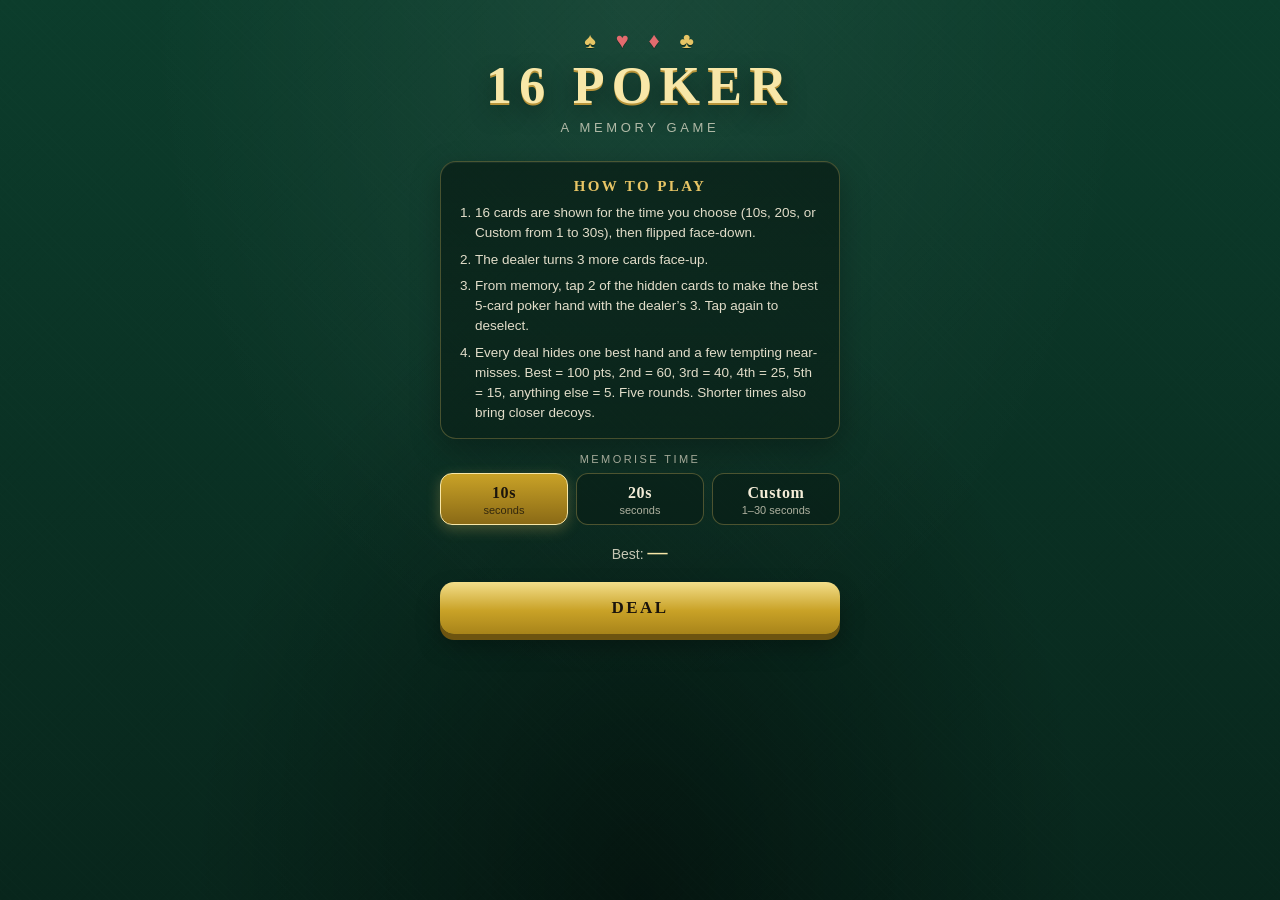
==== commit 18866bc3: "Memorise time: 10s / 20s / Custom (1-30s slider + stepper) replaces Easy/Medium/Hard - Start screen:" ====
--- a/index.html
+++ b/index.html
@@ -206,6 +206,81 @@
   box-shadow: 0 4px 14px rgba(231,197,101,.28);
 }
 .diff-btn.selected span { opacity: .8; }
+.diff-btn { min-height: 52px; }
+
+/* Custom memorise-time control */
+.time-custom {
+  display: none;
+  width: 100%;
+  max-width: 400px;
+  margin-top: 12px;
+  padding: 12px 12px 10px;
+  border: 1px solid rgba(231,197,101,.25);
+  border-radius: 14px;
+  background: rgba(8,28,20,.55);
+}
+.time-custom.show { display: block; }
+.time-value {
+  font-family: var(--serif);
+  font-size: 34px;
+  line-height: 1;
+  color: var(--gold-2);
+  margin-bottom: 10px;
+  font-variant-numeric: tabular-nums;
+}
+.time-value small { font-size: 16px; color: rgba(244,237,216,.7); margin-left: 2px; }
+.time-row { display: flex; align-items: center; gap: 10px; }
+.step-btn {
+  flex: 0 0 48px;
+  width: 48px;
+  height: 48px;
+  border-radius: 50%;
+  border: 1px solid rgba(231,197,101,.5);
+  background: rgba(231,197,101,.12);
+  color: var(--gold-2);
+  font-size: 26px;
+  line-height: 1;
+  font-family: var(--sans);
+  cursor: pointer;
+}
+.step-btn:active { transform: scale(.94); background: rgba(231,197,101,.25); }
+.step-btn:disabled { opacity: .35; }
+input.time-slider {
+  flex: 1;
+  min-width: 0;
+  height: 44px;
+  -webkit-appearance: none;
+  appearance: none;
+  background: transparent;
+  touch-action: pan-x;
+}
+input.time-slider::-webkit-slider-runnable-track {
+  height: 8px;
+  border-radius: 99px;
+  background: linear-gradient(90deg, var(--gold) 0 var(--fill, 50%), rgba(0,0,0,.4) var(--fill, 50%) 100%);
+  border: 1px solid rgba(231,197,101,.3);
+}
+input.time-slider::-webkit-slider-thumb {
+  -webkit-appearance: none;
+  width: 30px;
+  height: 30px;
+  margin-top: -12px;
+  border-radius: 50%;
+  background: linear-gradient(180deg, #f8e7a8, #c9a227);
+  border: 2px solid #6b4f12;
+  box-shadow: 0 2px 6px rgba(0,0,0,.5);
+}
+input.time-slider::-moz-range-track { height: 8px; border-radius: 99px; background: rgba(0,0,0,.4); }
+input.time-slider::-moz-range-progress { height: 8px; border-radius: 99px; background: var(--gold); }
+input.time-slider::-moz-range-thumb { width: 28px; height: 28px; border-radius: 50%; background: #e7c565; border: 2px solid #6b4f12; }
+@media (max-height: 700px) {
+  .time-custom { margin-top: 8px; padding: 6px 10px; }
+  .time-value { display: none; }
+  .time-scale { display: none !important; }
+  .step-btn { flex-basis: 44px; width: 44px; height: 44px; }
+  .best-line { margin: 10px 0 12px; }
+}
+.time-scale { display: flex; justify-content: space-between; font-size: 10px; color: rgba(244,237,216,.5); padding: 2px 58px 0; }
 
 .best-line {
   margin: 16px 0 18px;
@@ -650,14 +725,23 @@
     <div class="panel">
       <h2>How to play</h2>
       <ol>
-        <li>16 cards are shown, then flipped face-down after a short countdown.</li>
+        <li>16 cards are shown for the time you choose (10s, 20s, or Custom from 1 to 30s), then flipped face-down.</li>
         <li>The dealer turns 3 more cards face-up.</li>
         <li>From memory, tap 2 of the hidden cards to make the best 5-card poker hand with the dealer’s 3. Tap again to deselect.</li>
-        <li>Every deal hides one best hand and a few tempting near-misses. Best = 100 pts, 2nd = 60, 3rd = 40, 4th = 25, 5th = 15, anything else = 5. Five rounds.</li>
+        <li>Every deal hides one best hand and a few tempting near-misses. Best = 100 pts, 2nd = 60, 3rd = 40, 4th = 25, 5th = 15, anything else = 5. Five rounds. Shorter times also bring closer decoys.</li>
       </ol>
     </div>
-    <div class="diff-label">Difficulty</div>
+    <div class="diff-label">Memorise time</div>
     <div class="diff-row" id="diffRow"></div>
+    <div class="time-custom" id="timeCustom">
+      <div class="time-value"><span id="timeValue">10</span><small>s</small></div>
+      <div class="time-row">
+        <button class="step-btn" id="timeMinus" type="button" aria-label="One second less">−</button>
+        <input class="time-slider" id="timeSlider" type="range" min="1" max="30" step="1" value="10" aria-label="Memorise time in seconds">
+        <button class="step-btn" id="timePlus" type="button" aria-label="One second more">+</button>
+      </div>
+      <div class="time-scale"><span>1s</span><span>30s</span></div>
+    </div>
     <div class="best-line" id="bestLine">Best: —</div>
     <button class="btn" id="playBtn" type="button">Deal</button>
   </section>
@@ -700,7 +784,7 @@
     <div class="summary-list" id="summaryList"></div>
     <div class="best-line" id="summaryBest">Best: —</div>
     <button class="btn" id="againBtn" type="button">Play again</button>
-    <button class="btn secondary" id="homeBtn" type="button">Change difficulty</button>
+    <button class="btn secondary" id="homeBtn" type="button">Change time</button>
   </section>
 </div>
 <div id="rotate">Please rotate your phone to portrait</div>
@@ -1331,16 +1415,19 @@
   "use strict";
   var P = window.PokerEval;
   var G = window.RoundGen;
-  var DIFF = {
-    easy: { id: "easy", label: "Easy", seconds: 10 },
-    medium: { id: "medium", label: "Medium", seconds: 6 },
-    hard: { id: "hard", label: "Hard", seconds: 3 }
-  };
-  var STORAGE_KEY = "sixteenPokerBestV2"; // v2: place-based scoring (max 500)
+  var PRESETS = [10, 20];
+  var MIN_SECONDS = 1;
+  var MAX_SECONDS = 30;
+  var STORAGE_KEY = "sixteenPokerBestV3"; // one overall best: { score, seconds }
+  var OLD_BEST_KEY = "sixteenPokerBestV2"; // per-difficulty bests from the previous version
+  var TIME_KEY = "sixteenPokerTimeV1";    // last chosen time: { mode, seconds }
   var ROUNDS = 5;
   var TOTAL_FLIP_MS = 55 * 16 + 550;
 
-  var difficulty = "medium";
+  var timeMode = "10";   // "10" | "20" | "custom"
+  var seconds = 10;
+  var gameSeconds = 10;  // time used for the game in progress
+  var difficulty = "easy";
   var round = 0;
   var score = 0;
   var gridCards = [];
@@ -1358,6 +1445,11 @@
     play: document.getElementById("play"),
     summary: document.getElementById("summary"),
     diffRow: document.getElementById("diffRow"),
+    timeCustom: document.getElementById("timeCustom"),
+    timeValue: document.getElementById("timeValue"),
+    timeSlider: document.getElementById("timeSlider"),
+    timeMinus: document.getElementById("timeMinus"),
+    timePlus: document.getElementById("timePlus"),
     bestLine: document.getElementById("bestLine"),
     playBtn: document.getElementById("playBtn"),
     roundChip: document.getElementById("roundChip"),
@@ -1383,26 +1475,56 @@
     homeBtn: document.getElementById("homeBtn")
   };
 
-  function loadBests() {
+  /** Decoy closeness follows the memorise time: <=5s close decoys, 6-12s medium, >12s easy. */
+  function decoyLevel(sec) {
+    return sec <= 5 ? "hard" : sec <= 12 ? "medium" : "easy";
+  }
+
+  function clampSeconds(v) {
+    v = Math.round(Number(v));
+    if (!isFinite(v)) return 10;
+    return Math.max(MIN_SECONDS, Math.min(MAX_SECONDS, v));
+  }
+
+  function loadTime() {
+    try {
+      var o = JSON.parse(localStorage.getItem(TIME_KEY) || "null");
+      if (o) {
+        seconds = clampSeconds(o.seconds);
+        timeMode = o.mode === "custom" || PRESETS.indexOf(seconds) === -1 ? "custom" : String(seconds);
+      }
+    } catch (e) { /* keep defaults */ }
+  }
+
+  function saveTime() {
+    try { localStorage.setItem(TIME_KEY, JSON.stringify({ mode: timeMode, seconds: seconds })); } catch (e) {}
+  }
+
+  function loadBest() {
     try {
       var raw = localStorage.getItem(STORAGE_KEY);
-      if (!raw) return { easy: 0, medium: 0, hard: 0 };
-      var o = JSON.parse(raw);
-      return {
-        easy: Number(o.easy) || 0,
-        medium: Number(o.medium) || 0,
-        hard: Number(o.hard) || 0
-      };
-    } catch (e) {
-      return { easy: 0, medium: 0, hard: 0 };
-    }
-  }
-
-  function saveBest(diff, value) {
-    var b = loadBests();
-    if (value > (b[diff] || 0)) {
-      b[diff] = value;
-      localStorage.setItem(STORAGE_KEY, JSON.stringify(b));
+      if (raw) {
+        var o = JSON.parse(raw);
+        return { score: Number(o.score) || 0, seconds: clampSeconds(o.seconds) };
+      }
+      // Carry over the top score from the old Easy/Medium/Hard version.
+      var old = JSON.parse(localStorage.getItem(OLD_BEST_KEY) || "null");
+      if (old) {
+        var best = { score: 0, seconds: 10 };
+        [["easy", 10], ["medium", 6], ["hard", 3]].forEach(function (d) {
+          var v = Number(old[d[0]]) || 0;
+          if (v > best.score) best = { score: v, seconds: d[1] };
+        });
+        return best;
+      }
+    } catch (e) { /* fall through */ }
+    return { score: 0, seconds: 10 };
+  }
+
+  function saveBest(value, sec) {
+    var b = loadBest();
+    if (value > b.score) {
+      try { localStorage.setItem(STORAGE_KEY, JSON.stringify({ score: value, seconds: sec })); } catch (e) {}
       return true;
     }
     return false;
@@ -1414,31 +1536,50 @@
     el.summary.classList.toggle("active", name === "summary");
   }
 
-  function bestText(diff) {
-    var v = loadBests()[diff] || 0;
-    return v ? String(v) : "—";
+  function bestHTML() {
+    var b = loadBest();
+    return b.score
+      ? "Best: <strong>" + b.score + "</strong> <span class=\"best-time\">(" + b.seconds + "s)</span>"
+      : "Best: <strong>—</strong>";
   }
 
   function updateStartBest() {
-    el.bestLine.innerHTML = "Best on " + DIFF[difficulty].label + ": <strong>" + bestText(difficulty) + "</strong>";
+    el.bestLine.innerHTML = bestHTML();
+  }
+
+  function setSeconds(v, mode) {
+    seconds = clampSeconds(v);
+    timeMode = mode || (PRESETS.indexOf(seconds) !== -1 && timeMode !== "custom" ? String(seconds) : "custom");
+    saveTime();
+    renderDiff();
   }
 
   function renderDiff() {
     el.diffRow.innerHTML = "";
-    ["easy", "medium", "hard"].forEach(function (id) {
-      var d = DIFF[id];
+    [["10", "10s"], ["20", "20s"], ["custom", "Custom"]].forEach(function (opt) {
+      var id = opt[0];
       var b = document.createElement("button");
       b.type = "button";
-      b.className = "diff-btn" + (id === difficulty ? " selected" : "");
-      b.innerHTML = "<strong>" + d.label + "</strong><span>" + d.seconds + " seconds</span>";
+      b.className = "diff-btn" + (id === timeMode ? " selected" : "");
+      b.innerHTML = "<strong>" + opt[1] + "</strong>" +
+        (id === "custom" ? "<span>" + (timeMode === "custom" ? seconds + " seconds" : "1–30 seconds") + "</span>" : "<span>seconds</span>");
       b.addEventListener("click", function () {
-        difficulty = id;
-        renderDiff();
-        updateStartBest();
+        if (id === "custom") setSeconds(seconds, "custom");
+        else setSeconds(Number(id), id);
       });
       el.diffRow.appendChild(b);
     });
-  }
+    el.timeCustom.classList.toggle("show", timeMode === "custom");
+    el.timeValue.textContent = String(seconds);
+    el.timeSlider.value = String(seconds);
+    el.timeSlider.style.setProperty("--fill", ((seconds - MIN_SECONDS) / (MAX_SECONDS - MIN_SECONDS) * 100) + "%");
+    el.timeMinus.disabled = seconds <= MIN_SECONDS;
+    el.timePlus.disabled = seconds >= MAX_SECONDS;
+  }
+
+  el.timeSlider.addEventListener("input", function () { setSeconds(el.timeSlider.value, "custom"); });
+  el.timeMinus.addEventListener("click", function () { setSeconds(seconds - 1, "custom"); });
+  el.timePlus.addEventListener("click", function () { setSeconds(seconds + 1, "custom"); });
 
   function faceHTML(card) {
     var rank = P.RANK_CHARS[card.rank];
@@ -1552,6 +1693,8 @@
     score = 0;
     history = [];
     usedTargets = [];
+    gameSeconds = seconds;
+    difficulty = decoyLevel(gameSeconds);
     el.scoreChip.textContent = "0";
     showScreen("play");
     startRound();
@@ -1583,9 +1726,8 @@
     requestAnimationFrame(sizeGrid);
     setStatus("Memorize the cards");
 
-    var seconds = DIFF[difficulty].seconds;
     var start = performance.now();
-    var duration = seconds * 1000;
+    var duration = gameSeconds * 1000;
 
     function tick(now) {
       var t = Math.min(1, (now - start) / duration);
@@ -1738,9 +1880,9 @@
   function endGame() {
     showScreen("summary");
     el.grandTotal.textContent = String(score);
-    var isNew = saveBest(difficulty, score);
+    var isNew = saveBest(score, gameSeconds);
     el.newBest.classList.toggle("show", isNew);
-    el.summaryBest.innerHTML = "Best on " + DIFF[difficulty].label + ": <strong>" + bestText(difficulty) + "</strong>";
+    el.summaryBest.innerHTML = "This game: " + gameSeconds + "s  ·  " + bestHTML();
     el.summaryList.innerHTML = history.map(function (h) {
       return (
         '<div class="sum-row">' +
@@ -1784,6 +1926,7 @@
   if (window.visualViewport) {
     window.visualViewport.addEventListener("resize", sizeGrid);
   }
+  loadTime();
   renderDiff();
   updateStartBest();
   sizeGrid();
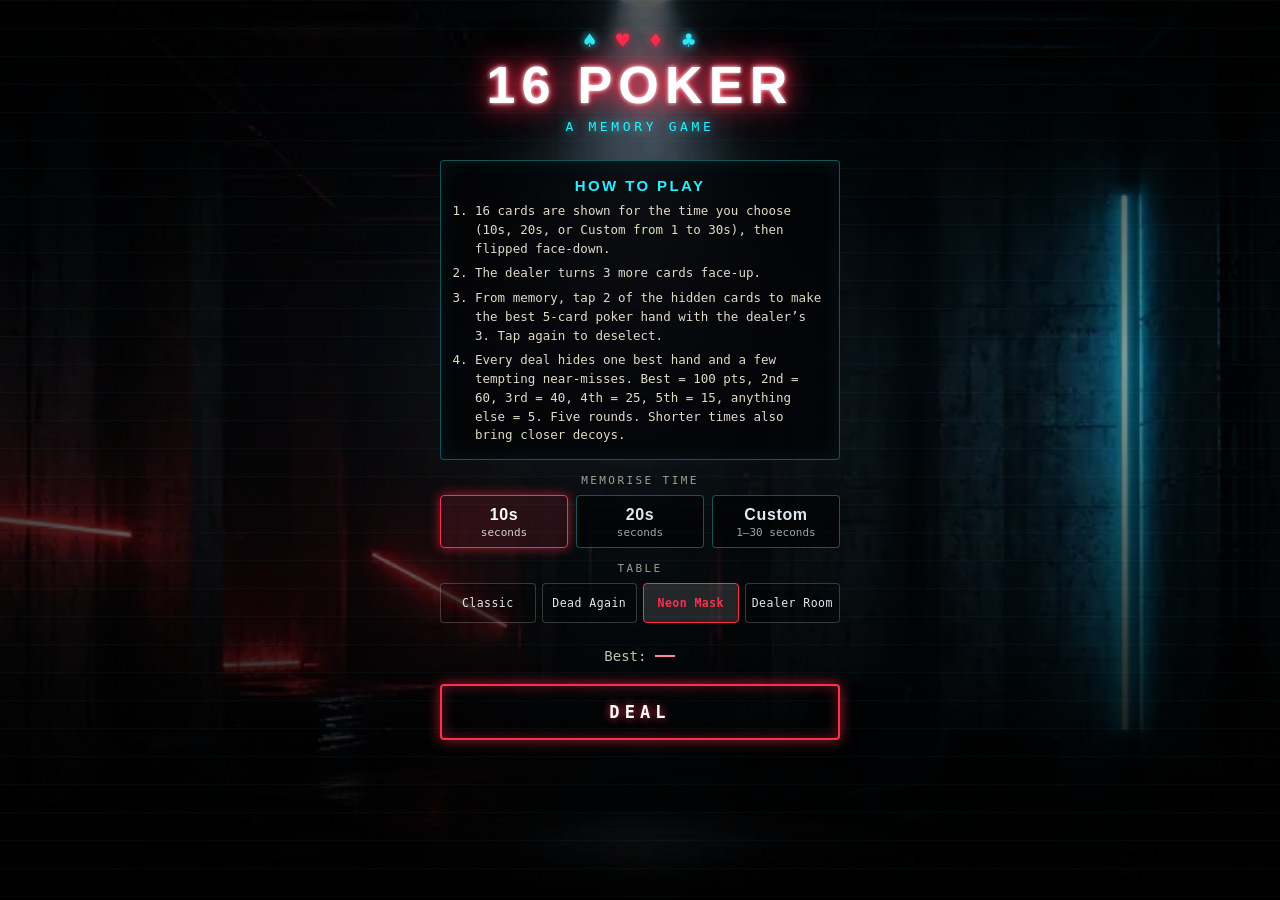
==== commit 04bc55bd: "Neon Mask theme (default) + Devil's Plan-inspired table picker - Themes: Classic, Dead Again, Neon M" ====
--- a/index.html
+++ b/index.html
@@ -1,6 +1,18 @@
 <!DOCTYPE html>
 <html lang="en">
 <head>
+  <script>
+    /* ── THEME: change this one line to pick the default table ── */
+    var DEFAULT_THEME = "neon"; // "classic" | "dead-again" | "neon" | "dealer-room"
+    (function () {
+      var ok = { "classic": 1, "dead-again": 1, "neon": 1, "dealer-room": 1 };
+      var q = (location.search.match(/[?&]theme=([\w-]+)/) || [])[1];
+      var saved = null;
+      try { saved = localStorage.getItem("sixteenPokerTheme"); } catch (e) {}
+      var t = ok[q] ? q : ok[saved] ? saved : DEFAULT_THEME;
+      document.documentElement.setAttribute("data-theme", t);
+    })();
+  </script>
   <meta charset="utf-8">
   <meta name="viewport" content="width=device-width, initial-scale=1, maximum-scale=1, user-scalable=no, viewport-fit=cover">
   <meta name="apple-mobile-web-app-capable" content="yes">
@@ -711,6 +723,360 @@
   -webkit-transform-style: preserve-3d;
 }
 html { -webkit-font-smoothing: antialiased; }
+/* ════════════════════════════════════════════════════════════════════
+   THEME LAYER  ·  html[data-theme="classic" | "dead-again" | "neon" | "dealer-room"]
+   Original artwork only (CSS + inline SVG). No Netflix images or logo.
+   ════════════════════════════════════════════════════════════════════ */
+
+/* ── Shared: dealer figure + deal animation ─────────────────────────── */
+.dealer-wrap { position: relative; }
+.dealer-figure {
+  display: none;
+  position: absolute;
+  left: 0;
+  top: -4px;
+  width: 74px;
+  height: 96px;
+  pointer-events: none;
+}
+.dealer-figure svg { display: none; width: 100%; height: 100%; overflow: visible; }
+html[data-theme="dead-again"] .dealer-figure,
+html[data-theme="neon"] .dealer-figure,
+html[data-theme="dealer-room"] .dealer-figure { display: block; }
+html[data-theme="dead-again"] .dealer-figure .fig-tux,
+html[data-theme="neon"] .dealer-figure .fig-neon,
+html[data-theme="dealer-room"] .dealer-figure .fig-picto { display: block; }
+.dealer-figure .arm { transform-box: fill-box; transform-origin: 10% 10%; transition: transform .25s ease; }
+.dealer-figure.dealing .arm { animation: dealerArm .45s ease-in-out 3; }
+@keyframes dealerArm { 0%,100% { transform: rotate(0deg); } 50% { transform: rotate(-16deg); } }
+
+html:not([data-theme="classic"]) .dealer-slot.filled .mini-card { animation: dealIn .42s cubic-bezier(.2,.8,.2,1) both; }
+html:not([data-theme="classic"]) .dealer-slot:nth-child(2) .mini-card { animation-delay: .12s; }
+html:not([data-theme="classic"]) .dealer-slot:nth-child(3) .mini-card { animation-delay: .24s; }
+@keyframes dealIn {
+  from { transform: translate(-120px, 10px) rotate(-24deg) scale(.7); opacity: 0; }
+  to   { transform: none; opacity: 1; }
+}
+html:not([data-theme="classic"]) .grid .card { animation: gridIn .38s ease-out both; }
+@keyframes gridIn { from { opacity: 0; transform: translateY(8px) scale(.94); } to { opacity: 1; transform: none; } }
+html:not([data-theme="classic"]) .grid .card:nth-child(4n+2) { animation-delay: .03s; }
+html:not([data-theme="classic"]) .grid .card:nth-child(4n+3) { animation-delay: .06s; }
+html:not([data-theme="classic"]) .grid .card:nth-child(4n+4) { animation-delay: .09s; }
+html:not([data-theme="classic"]) .grid .card:nth-child(n+5)  { animation-delay: .1s; }
+html:not([data-theme="classic"]) .grid .card:nth-child(n+9)  { animation-delay: .16s; }
+html:not([data-theme="classic"]) .grid .card:nth-child(n+13) { animation-delay: .22s; }
+
+/* Theme picker (start screen) */
+.theme-label { margin-top: 2px; }
+.theme-row { display: flex; gap: 6px; width: 100%; max-width: 400px; margin-bottom: 4px; }
+.theme-btn {
+  flex: 1; min-height: 40px; border-radius: 10px; font-size: 11.5px; letter-spacing: .04em;
+  border: 1px solid rgba(255,255,255,.2); background: rgba(0,0,0,.25); color: inherit; font-family: var(--sans); cursor: pointer;
+}
+.theme-btn.selected { border-color: currentColor; background: rgba(255,255,255,.12); font-weight: 700; }
+
+/* ══════════ THEME 1 · DEAD AGAIN (faithful S3 poster look) ══════════
+   Blue felt table under a crimson/purple gothic arch, black-tie dealer,
+   Didot/Bodoni display type, antique gold + crimson accents. */
+html[data-theme="dead-again"] {
+  --felt-0: #07060d; --felt-1: #1a0b22;
+  --gold: #d8bd73; --gold-2: #f3e3b0; --gold-dim: #8c6f2a;
+  --cream: #efe6d6; --teal: #7fd3ff; --red: #b3122f;
+  --serif: Didot, "Bodoni 72", "Bodoni MT", "Playfair Display", Georgia, serif;
+}
+html[data-theme="dead-again"] body {
+  background:
+    radial-gradient(120% 60% at 50% -10%, rgba(140,18,48,.75), transparent 60%),
+    radial-gradient(90% 50% at 50% 0%, rgba(74,24,110,.6), transparent 70%),
+    radial-gradient(ellipse 85% 42% at 50% 64%, #1d4f8f 0%, #123563 45%, rgba(10,25,52,.0) 75%),
+    linear-gradient(180deg, #1a0b22 0%, #0b0a18 55%, #050409 100%);
+}
+html[data-theme="dead-again"] body::before {
+  opacity: 1;
+  background:
+    /* gothic arch frame (pointed arch, crimson stroke) */
+    url("data:image/svg+xml,%3Csvg xmlns='http://www.w3.org/2000/svg' viewBox='0 0 390 844' preserveAspectRatio='none'%3E%3Cpath d='M14 844 V300 Q14 120 195 22 Q376 120 376 300 V844' fill='none' stroke='%23a3163a' stroke-opacity='.55' stroke-width='3'/%3E%3Cpath d='M26 844 V306 Q26 134 195 40 Q364 134 364 306 V844' fill='none' stroke='%23d8bd73' stroke-opacity='.28' stroke-width='1'/%3E%3C/svg%3E") center/100% 100% no-repeat,
+    radial-gradient(ellipse at 50% 120%, rgba(0,0,0,.6), transparent 60%);
+}
+html[data-theme="dead-again"] h1 {
+  font-weight: 400; letter-spacing: .08em; color: #f3e3b0;
+  text-shadow: 0 0 18px rgba(163,22,58,.7), 0 2px 0 #5a0f22;
+}
+html[data-theme="dead-again"] .subtitle { color: #c9a9b5; letter-spacing: .4em; }
+html[data-theme="dead-again"] .suits-row { color: #d8bd73; }
+html[data-theme="dead-again"] .suits-row .red { color: #c21b45; }
+html[data-theme="dead-again"] .panel {
+  background: linear-gradient(180deg, rgba(26,11,34,.85), rgba(14,10,30,.8));
+  border-color: rgba(216,189,115,.35);
+  border-radius: 120px 120px 14px 14px / 40px 40px 14px 14px;   /* arched top */
+}
+html[data-theme="dead-again"] .btn {
+  background: linear-gradient(180deg, #c21b45, #8a0f2c 60%, #5e0a1d);
+  color: #f3e3b0; box-shadow: 0 5px 0 #3a0612, 0 0 0 1px #d8bd73 inset, 0 12px 26px rgba(0,0,0,.45);
+  border-radius: 999px;
+}
+html[data-theme="dead-again"] .btn:active { box-shadow: 0 2px 0 #3a0612, 0 0 0 1px #d8bd73 inset; }
+html[data-theme="dead-again"] .btn.secondary { background: transparent; color: #d8bd73; border: 1px solid rgba(216,189,115,.5); box-shadow: none; }
+html[data-theme="dead-again"] .diff-btn { background: rgba(14,10,30,.7); border-color: rgba(216,189,115,.3); }
+html[data-theme="dead-again"] .diff-btn.selected { background: linear-gradient(180deg, #1d4f8f, #123563); color: #f3e3b0; border-color: #d8bd73; box-shadow: 0 0 14px rgba(29,79,143,.6); }
+html[data-theme="dead-again"] .time-custom { background: rgba(14,10,30,.75); }
+html[data-theme="dead-again"] .card-face.front {
+  background: linear-gradient(180deg, #fbf7ee, #efe7d6);
+  border: 1px solid #b89a52; box-shadow: 0 6px 16px rgba(0,0,0,.5), inset 0 0 0 2px #fbf7ee, inset 0 0 0 3px rgba(184,154,82,.55);
+}
+html[data-theme="dead-again"] .card-face.back {
+  background:
+    url("data:image/svg+xml,%3Csvg xmlns='http://www.w3.org/2000/svg' viewBox='0 0 50 70'%3E%3Cpath d='M9 64 V30 Q9 14 25 6 Q41 14 41 30 V64 Z' fill='none' stroke='%23d8bd73' stroke-width='1.4'/%3E%3Cpath d='M14 64 V32 Q14 19 25 12 Q36 19 36 32 V64' fill='none' stroke='%23d8bd73' stroke-opacity='.5' stroke-width='.8'/%3E%3Ccircle cx='25' cy='36' r='4' fill='none' stroke='%23d8bd73' stroke-width='1'/%3E%3C/svg%3E") center/86% 86% no-repeat,
+    repeating-linear-gradient(135deg, rgba(0,0,0,.18) 0 2px, transparent 2px 6px),
+    linear-gradient(170deg, #8a0f2c, #4a0a2e 55%, #2a0f3d);
+  border: 1px solid #d8bd73;
+}
+html[data-theme="dead-again"] .card-face.back::after { content: ""; }
+html[data-theme="dead-again"] .dealer-slot { border-color: rgba(216,189,115,.4); background: rgba(18,53,99,.35); }
+html[data-theme="dead-again"] .dealer-label { color: #d8bd73; letter-spacing: .4em; }
+html[data-theme="dead-again"] .round-chip, html[data-theme="dead-again"] .score-chip { background: rgba(26,11,34,.7); border-color: rgba(216,189,115,.35); }
+html[data-theme="dead-again"] .timer-fill { background: linear-gradient(90deg, #d8bd73, #c21b45); }
+html[data-theme="dead-again"] #result { background: linear-gradient(180deg, rgba(20,9,28,.96), rgba(8,8,22,.97)); border-color: rgba(216,189,115,.4); }
+html[data-theme="dead-again"] .card-inner { transition-duration: .7s; transition-timing-function: cubic-bezier(.3,1.3,.5,1); }
+html[data-theme="dead-again"] .theme-btn.selected { color: #f3e3b0; }
+
+/* ══════════ THEME 2 · NEON MASK (the masked host as your dealer) ══════════
+   Pitch-black bunker, hooded dealer with a glowing crooked-smile mask,
+   neon red + cyan, monospace HUD type, scanline card backs. */
+html[data-theme="neon"] {
+  --felt-0: #000; --felt-1: #050507;
+  --gold: #ff2e4d; --gold-2: #ff8597; --gold-dim: #7a0f1f;
+  --cream: #dfe8ef; --teal: #27f0ff; --red: #e0123a;
+  --serif: "Avenir Next Condensed", "Futura", "Arial Narrow", sans-serif;
+  --sans: Menlo, "SF Mono", ui-monospace, Consolas, monospace;
+}
+html[data-theme="neon"] body {
+  background:
+    radial-gradient(60% 30% at 15% 12%, rgba(255,46,77,.22), transparent 70%),
+    radial-gradient(60% 30% at 90% 85%, rgba(39,240,255,.14), transparent 70%),
+    linear-gradient(180deg, #050507, #000);
+}
+html[data-theme="neon"] body::before {
+  opacity: 1;
+  background:
+    linear-gradient(rgba(39,240,255,.05) 1px, transparent 1px) 0 0/100% 28px,
+    linear-gradient(90deg, rgba(39,240,255,.05) 1px, transparent 1px) 0 0/28px 100%,
+    radial-gradient(ellipse at center, transparent 50%, rgba(0,0,0,.85));
+}
+html[data-theme="neon"] h1 {
+  font-weight: 700; letter-spacing: .12em; color: #fff;
+  text-shadow: 0 0 4px #fff, 0 0 12px #ff2e4d, 0 0 28px #ff2e4d, 0 0 46px rgba(255,46,77,.6);
+  animation: neonFlicker 5s infinite;
+}
+@keyframes neonFlicker { 0%,92%,96%,100% { opacity: 1; } 93%,95% { opacity: .55; } }
+html[data-theme="neon"] .subtitle { color: #27f0ff; text-shadow: 0 0 8px rgba(39,240,255,.7); }
+html[data-theme="neon"] .suits-row { color: #27f0ff; text-shadow: 0 0 8px #27f0ff; }
+html[data-theme="neon"] .suits-row .red { color: #ff2e4d; text-shadow: 0 0 8px #ff2e4d; }
+html[data-theme="neon"] .panel { background: rgba(5,5,8,.85); border: 1px solid rgba(39,240,255,.35); border-radius: 4px; box-shadow: 0 0 22px rgba(39,240,255,.08) inset; }
+html[data-theme="neon"] .panel h2 { color: #27f0ff; }
+html[data-theme="neon"] .panel ol { font-size: 12.5px; }
+html[data-theme="neon"] .btn {
+  background: transparent; color: #fff; border: 2px solid #ff2e4d; border-radius: 4px;
+  text-shadow: 0 0 8px #ff2e4d; box-shadow: 0 0 14px rgba(255,46,77,.6), inset 0 0 14px rgba(255,46,77,.35);
+  font-family: var(--sans); letter-spacing: .3em;
+}
+html[data-theme="neon"] .btn:active { box-shadow: 0 0 24px rgba(255,46,77,.9), inset 0 0 22px rgba(255,46,77,.6); transform: none; }
+html[data-theme="neon"] .btn:disabled { opacity: .45; filter: none; box-shadow: none; }
+html[data-theme="neon"] .btn.secondary { border-color: #27f0ff; text-shadow: 0 0 8px #27f0ff; box-shadow: 0 0 10px rgba(39,240,255,.35); }
+html[data-theme="neon"] .diff-btn { border-radius: 4px; background: rgba(0,0,0,.6); border-color: rgba(39,240,255,.35); }
+html[data-theme="neon"] .diff-btn.selected { background: rgba(255,46,77,.12); color: #fff; border-color: #ff2e4d; box-shadow: 0 0 12px rgba(255,46,77,.6); }
+html[data-theme="neon"] .time-custom { border-radius: 4px; background: rgba(0,0,0,.6); border-color: rgba(39,240,255,.3); }
+html[data-theme="neon"] .step-btn { border-color: #27f0ff; color: #27f0ff; background: transparent; box-shadow: 0 0 10px rgba(39,240,255,.4); }
+html[data-theme="neon"] .card-face { border-radius: 5px; }
+html[data-theme="neon"] .card-face.front {
+  background: linear-gradient(180deg, #f4f6f8, #dde3e8);
+  border: 1px solid #27f0ff; box-shadow: 0 0 8px rgba(39,240,255,.45), 0 6px 14px rgba(0,0,0,.6);
+}
+html[data-theme="neon"] .corner { font-family: "Avenir Next Condensed", Futura, sans-serif; }
+html[data-theme="neon"] .card-face.back {
+  background:
+    url("data:image/svg+xml,%3Csvg xmlns='http://www.w3.org/2000/svg' viewBox='0 0 50 70'%3E%3Cpath d='M15 30 l7 2 M35 30 l-7 2' stroke='%2327f0ff' stroke-width='1.6' stroke-linecap='round'/%3E%3Cpath d='M14 42 Q22 50 30 45 Q34 43 37 38' fill='none' stroke='%23ff2e4d' stroke-width='1.8' stroke-linecap='round'/%3E%3C/svg%3E") center/80% 80% no-repeat,
+    repeating-linear-gradient(0deg, rgba(255,255,255,.04) 0 1px, transparent 1px 3px),
+    linear-gradient(160deg, #0b0b10, #000);
+  border: 1px solid #ff2e4d; box-shadow: 0 0 10px rgba(255,46,77,.5);
+}
+html[data-theme="neon"] .card-face.back::after { content: ""; }
+html[data-theme="neon"] .card.face-down .card-face.back { animation: backPulse 2.4s ease-in-out infinite; }
+@keyframes backPulse { 0%,100% { box-shadow: 0 0 6px rgba(255,46,77,.4); } 50% { box-shadow: 0 0 14px rgba(255,46,77,.8); } }
+html[data-theme="neon"] .card-inner { transition: transform .45s cubic-bezier(.7,0,.3,1); }
+html[data-theme="neon"] .card.selected { filter: drop-shadow(0 0 8px #ff2e4d); }
+html[data-theme="neon"] .card.selected::after { background: #ff2e4d; color: #fff; }
+html[data-theme="neon"] .dealer-slot { border: 1px dashed rgba(39,240,255,.5); background: rgba(39,240,255,.04); border-radius: 5px; }
+html[data-theme="neon"] .dealer-label { color: #27f0ff; text-shadow: 0 0 6px #27f0ff; }
+html[data-theme="neon"] .round-chip, html[data-theme="neon"] .score-chip { border-radius: 3px; background: #000; border-color: rgba(39,240,255,.45); }
+html[data-theme="neon"] .brand-mini { color: #ff2e4d; text-shadow: 0 0 8px #ff2e4d; }
+html[data-theme="neon"] .status { color: #27f0ff; font-family: var(--sans); font-size: 12px; text-transform: uppercase; letter-spacing: .12em; }
+html[data-theme="neon"] .timer-track { border-radius: 0; border-color: rgba(255,46,77,.4); }
+html[data-theme="neon"] .timer-fill { border-radius: 0; background: #ff2e4d; box-shadow: 0 0 10px #ff2e4d; }
+html[data-theme="neon"] #result { border-radius: 4px; background: rgba(0,0,0,.94); border-color: rgba(39,240,255,.4); }
+html[data-theme="neon"] .theme-btn { border-radius: 4px; }
+html[data-theme="neon"] .theme-btn.selected { color: #ff2e4d; }
+html[data-theme="neon"] .dealer-figure .mask-glow { animation: maskGlow 3s ease-in-out infinite; }
+html[data-theme="neon"] .dealer-figure.dealing .mask-glow { animation: maskGlow .3s ease-in-out 4; }
+@keyframes maskGlow { 0%,100% { opacity: 1; } 50% { opacity: .6; } }
+
+/* ══════════ THEME 3 · DEALER ROOM (bold minimal) ══════════
+   Stark paper-white room, heavy black condensed type, one blood-red accent,
+   pictogram dealer, square-cut cards. */
+html[data-theme="dealer-room"] {
+  --felt-0: #eceae4; --felt-1: #f4f2ed;
+  --gold: #d0021b; --gold-2: #111; --gold-dim: #111;
+  --cream: #111; --teal: #0a7cff; --red: #d0021b; --black: #111;
+  --serif: "Helvetica Neue", "Avenir Next", Arial, sans-serif;
+}
+html[data-theme="dealer-room"] body { background: linear-gradient(180deg, #f4f2ed, #e4e1da); color: #111; }
+html[data-theme="dealer-room"] body::before {
+  opacity: 1;
+  background:
+    linear-gradient(90deg, transparent calc(50% - .5px), rgba(0,0,0,.06) calc(50% - .5px) calc(50% + .5px), transparent calc(50% + .5px)),
+    repeating-linear-gradient(0deg, rgba(0,0,0,.025) 0 1px, transparent 1px 64px);
+}
+html[data-theme="dealer-room"] h1 {
+  font-weight: 900; font-stretch: condensed; letter-spacing: -.02em; color: #111; text-shadow: none;
+  font-size: clamp(54px, 17vw, 72px); text-transform: uppercase;
+}
+html[data-theme="dealer-room"] .subtitle { color: #d0021b; font-weight: 700; letter-spacing: .5em; }
+html[data-theme="dealer-room"] .suits-row { color: #111; }
+html[data-theme="dealer-room"] .suits-row .red { color: #d0021b; }
+html[data-theme="dealer-room"] .panel { background: #fff; border: 2px solid #111; border-radius: 0; box-shadow: 6px 6px 0 #111; }
+html[data-theme="dealer-room"] .panel h2 { color: #d0021b; font-weight: 900; }
+html[data-theme="dealer-room"] .panel ol { color: #111; }
+html[data-theme="dealer-room"] .diff-label, html[data-theme="dealer-room"] .best-line { color: #444; }
+html[data-theme="dealer-room"] .best-line strong { color: #111; }
+html[data-theme="dealer-room"] .btn {
+  background: #111; color: #fff; border-radius: 0; box-shadow: 5px 5px 0 #d0021b; font-weight: 900; letter-spacing: .2em;
+}
+html[data-theme="dealer-room"] .btn:active { transform: translate(3px,3px); box-shadow: 2px 2px 0 #d0021b; }
+html[data-theme="dealer-room"] .btn:disabled { background: #888; box-shadow: none; filter: none; }
+html[data-theme="dealer-room"] .btn.secondary { background: transparent; color: #111; border: 2px solid #111; box-shadow: none; }
+html[data-theme="dealer-room"] .diff-btn { background: #fff; color: #111; border: 2px solid #111; border-radius: 0; }
+html[data-theme="dealer-room"] .diff-btn.selected { background: #d0021b; color: #fff; border-color: #d0021b; box-shadow: none; }
+html[data-theme="dealer-room"] .time-custom { background: #fff; border: 2px solid #111; border-radius: 0; }
+html[data-theme="dealer-room"] .time-value { color: #111; font-weight: 900; }
+html[data-theme="dealer-room"] .time-value small, html[data-theme="dealer-room"] .time-scale { color: #555; }
+html[data-theme="dealer-room"] .step-btn { border-radius: 0; border: 2px solid #111; background: #fff; color: #111; }
+html[data-theme="dealer-room"] input.time-slider::-webkit-slider-runnable-track { background: linear-gradient(90deg, #d0021b 0 var(--fill, 50%), #ddd var(--fill, 50%) 100%); border: 0; border-radius: 0; }
+html[data-theme="dealer-room"] input.time-slider::-webkit-slider-thumb { border-radius: 0; background: #111; border: 0; }
+html[data-theme="dealer-room"] .card-face { border-radius: 3px; }
+html[data-theme="dealer-room"] .card-face.front { background: #fff; border: 2px solid #111; box-shadow: 3px 3px 0 rgba(0,0,0,.85); padding: 5% 7%; }
+html[data-theme="dealer-room"] .corner { font-family: "Helvetica Neue", Arial, sans-serif; font-weight: 900; }
+html[data-theme="dealer-room"] .card-face.back {
+  background: #111; border: 2px solid #111; box-shadow: 3px 3px 0 #d0021b;
+}
+html[data-theme="dealer-room"] .card-face.back::after {
+  content: "16"; color: #d0021b; font-family: "Helvetica Neue", Arial, sans-serif; font-weight: 900; font-size: 34cqh; letter-spacing: -.04em; text-shadow: none; opacity: 1;
+}
+html[data-theme="dealer-room"] .card-inner { transition: transform .32s cubic-bezier(.6,0,.2,1); }
+html[data-theme="dealer-room"] .card.selected { filter: none; outline: 3px solid #d0021b; outline-offset: 2px; }
+html[data-theme="dealer-room"] .card.selected::after { background: #d0021b; color: #fff; border-radius: 0; }
+html[data-theme="dealer-room"] .dealer-slot { border: 2px dashed #999; border-radius: 3px; background: transparent; }
+html[data-theme="dealer-room"] .dealer-label { color: #111; font-weight: 900; }
+html[data-theme="dealer-room"] .round-chip, html[data-theme="dealer-room"] .score-chip { background: #111; color: #fff; border-radius: 0; border: 0; }
+html[data-theme="dealer-room"] .score-chip strong { color: #fff; }
+html[data-theme="dealer-room"] .brand-mini { color: #111; font-weight: 900; }
+html[data-theme="dealer-room"] .status { color: #d0021b; font-weight: 700; }
+html[data-theme="dealer-room"] .timer-track { border-radius: 0; background: #ddd; border: 0; }
+html[data-theme="dealer-room"] .timer-fill, html[data-theme="dealer-room"] .timer-fill.warn, html[data-theme="dealer-room"] .timer-fill.danger { border-radius: 0; background: #111; }
+html[data-theme="dealer-room"] .timer-fill.danger { background: #d0021b; }
+html[data-theme="dealer-room"] #result { background: #fff; border: 2px solid #111; border-radius: 0; box-shadow: 6px 6px 0 #111; color: #111; }
+html[data-theme="dealer-room"] .rank-row { color: #333; }
+html[data-theme="dealer-room"] .rank-row .place, html[data-theme="dealer-room"] .rank-row .cards, html[data-theme="dealer-room"] .rank-row .pts, html[data-theme="dealer-room"] .round-total { color: #555; }
+html[data-theme="dealer-room"] .rank-row.you { background: rgba(208,2,27,.08); box-shadow: inset 0 0 0 2px #d0021b; }
+html[data-theme="dealer-room"] .rank-row.you .desc, html[data-theme="dealer-room"] .rank-row.you .pts { color: #d0021b; }
+html[data-theme="dealer-room"] .sum-row { border-color: #ccc; }
+html[data-theme="dealer-room"] .sum-row .rn, html[data-theme="dealer-room"] .grand { color: #555; }
+html[data-theme="dealer-room"] .grand .num { color: #111; font-weight: 900; }
+html[data-theme="dealer-room"] .theme-btn { border-radius: 0; border: 2px solid #111; background: #fff; }
+html[data-theme="dealer-room"] .theme-btn.selected { background: #111; color: #fff; }
+html[data-theme="dealer-room"] .time-label, html[data-theme="dealer-room"] .you-line { color: #111; }
+
+/* fixes */
+.theme-label { margin-top: 14px; }
+html:not([data-theme="classic"]) .dealer-slot.filled { border-color: transparent; background: transparent; }
+html[data-theme="dealer-room"] .rank-row .cards .red { color: #d0021b; }
+
+/* ══════════ Generated artwork layer (original AI-generated images, no likenesses/logos) ══════════ */
+.dealer-figure { width: 76px; height: 92px; top: -2px; }
+.dealer-photo {
+  width: 100%; height: 100%;
+  background: #000 center/cover no-repeat;
+  transition: box-shadow .2s ease, transform .2s ease;
+}
+.dealer-figure.dealing .dealer-photo { animation: dealerPulse .45s ease-in-out 3; }
+@keyframes dealerPulse { 0%,100% { transform: none; } 50% { transform: scale(1.05); } }
+
+/* Theme 1 · Dead Again */
+html[data-theme="dead-again"] body {
+  background:
+    linear-gradient(180deg, rgba(8,4,14,.25) 0%, rgba(8,4,14,.12) 35%, rgba(5,4,12,.5) 70%, rgba(3,3,8,.85) 100%),
+    url("[data-uri]") center 30%/cover no-repeat,
+    #07060d;
+}
+html[data-theme="dead-again"] body::before {
+  background:
+    url("data:image/svg+xml,%3Csvg xmlns='http://www.w3.org/2000/svg' viewBox='0 0 390 844' preserveAspectRatio='none'%3E%3Cpath d='M14 844 V300 Q14 120 195 22 Q376 120 376 300 V844' fill='none' stroke='%23d8bd73' stroke-opacity='.22' stroke-width='1'/%3E%3C/svg%3E") center/100% 100% no-repeat,
+    radial-gradient(ellipse at 50% 50%, transparent 45%, rgba(0,0,0,.55));
+}
+html[data-theme="dead-again"] .dealer-photo {
+  background-image: url("[data-uri]");
+  border-radius: 38px 38px 6px 6px;              /* gothic arch window */
+  border: 1.5px solid #d8bd73;
+  box-shadow: 0 0 0 3px rgba(26,11,34,.9), 0 0 18px rgba(163,22,58,.55);
+}
+html[data-theme="dead-again"] .dealer-figure.dealing .dealer-photo { box-shadow: 0 0 0 3px rgba(26,11,34,.9), 0 0 28px rgba(194,27,69,.95); }
+html[data-theme="dead-again"] .card-face.back {
+  background: url("[data-uri]") center/cover no-repeat, #4a0a2e;
+  border: 1px solid #d8bd73;
+}
+html[data-theme="dead-again"] .panel { background: linear-gradient(180deg, rgba(20,8,28,.7), rgba(10,8,24,.72)); -webkit-backdrop-filter: blur(3px); backdrop-filter: blur(3px); }
+
+/* Theme 2 · Neon Mask */
+html[data-theme="neon"] body {
+  background:
+    linear-gradient(180deg, rgba(0,0,0,.5) 0%, rgba(0,0,0,.35) 40%, rgba(0,0,0,.75) 75%, #000 100%),
+    url("[data-uri]") center 35%/cover no-repeat,
+    #000;
+}
+html[data-theme="neon"] body::before {
+  background:
+    linear-gradient(rgba(39,240,255,.035) 1px, transparent 1px) 0 0/100% 28px,
+    radial-gradient(ellipse at center, transparent 50%, rgba(0,0,0,.8));
+}
+html[data-theme="neon"] .dealer-photo {
+  background-image: url("[data-uri]");
+  width: 80px; height: 80px; margin-top: 4px;
+  border-radius: 50%;
+  border: 1.5px solid #27f0ff;
+  box-shadow: 0 0 10px rgba(39,240,255,.55), 0 0 22px rgba(255,46,77,.35);
+}
+html[data-theme="neon"] .dealer-figure.dealing .dealer-photo { box-shadow: 0 0 16px rgba(255,46,77,.95), 0 0 30px rgba(255,46,77,.6); border-color: #ff2e4d; }
+html[data-theme="neon"] .card-face.back {
+  background: url("[data-uri]") center/cover no-repeat, #050507;
+  border: 0; box-shadow: 0 0 10px rgba(255,46,77,.45);
+}
+html[data-theme="neon"] .panel { background: rgba(3,3,6,.82); -webkit-backdrop-filter: blur(3px); backdrop-filter: blur(3px); }
+
+/* Theme 3 · Dealer Room */
+html[data-theme="dealer-room"] body {
+  background:
+    linear-gradient(180deg, rgba(244,242,237,.35) 0%, rgba(244,242,237,.55) 45%, rgba(236,234,228,.85) 75%, #e8e5de 100%),
+    url("[data-uri]") center 30%/cover no-repeat,
+    #eceae4;
+}
+html[data-theme="dealer-room"] body::before { background: none; }
+html[data-theme="dealer-room"] .dealer-photo {
+  background-image: url("[data-uri]");
+  border: 2px solid #111;
+  box-shadow: 4px 4px 0 #d0021b;
+  filter: grayscale(.15) contrast(1.05);
+}
+html[data-theme="dealer-room"] .dealer-figure.dealing .dealer-photo { box-shadow: 6px 6px 0 #d0021b; }
+
   </style>
 </head>
 <body>
@@ -742,6 +1108,8 @@
       </div>
       <div class="time-scale"><span>1s</span><span>30s</span></div>
     </div>
+    <div class="diff-label theme-label">Table</div>
+    <div class="theme-row" id="themeRow"></div>
     <div class="best-line" id="bestLine">Best: —</div>
     <button class="btn" id="playBtn" type="button">Deal</button>
   </section>
@@ -753,6 +1121,9 @@
       <div class="score-chip">Score <strong id="scoreChip">0</strong></div>
     </div>
     <div class="dealer-wrap">
+      <div class="dealer-figure" id="dealerFig" aria-hidden="true">
+        <div class="dealer-photo"></div>
+      </div>
       <div class="dealer-label">Dealer</div>
       <div class="dealer-row" id="dealerRow"></div>
     </div>
@@ -1577,6 +1948,26 @@
     el.timePlus.disabled = seconds >= MAX_SECONDS;
   }
 
+  var THEMES = [["classic", "Classic"], ["dead-again", "Dead Again"], ["neon", "Neon Mask"], ["dealer-room", "Dealer Room"]];
+  function renderThemes() {
+    var row = document.getElementById("themeRow");
+    if (!row) return;
+    var cur = document.documentElement.getAttribute("data-theme");
+    row.innerHTML = "";
+    THEMES.forEach(function (t) {
+      var b = document.createElement("button");
+      b.type = "button";
+      b.className = "theme-btn" + (t[0] === cur ? " selected" : "");
+      b.textContent = t[1];
+      b.addEventListener("click", function () {
+        document.documentElement.setAttribute("data-theme", t[0]);
+        try { localStorage.setItem("sixteenPokerTheme", t[0]); } catch (e) {}
+        renderThemes();
+      });
+      row.appendChild(b);
+    });
+  }
+
   el.timeSlider.addEventListener("input", function () { setSeconds(el.timeSlider.value, "custom"); });
   el.timeMinus.addEventListener("click", function () { setSeconds(seconds - 1, "custom"); });
   el.timePlus.addEventListener("click", function () { setSeconds(seconds + 1, "custom"); });
@@ -1754,15 +2145,22 @@
       phase = "dealing";
       setStatus("The dealer draws 3");
       renderDealer(dealtCards, true);
+      var fig = document.getElementById("dealerFig");
+      if (fig) {
+        fig.classList.remove("dealing");
+        void fig.offsetWidth;
+        fig.classList.add("dealing");
+        flipTimers.push(setTimeout(function () { fig.classList.remove("dealing"); }, 1500));
+      }
       var minis = el.dealerRow.querySelectorAll(".mini-card");
       minis.forEach(function (m, i) {
         flipTimers.push(setTimeout(function () {
           m.classList.remove("face-down");
-        }, 180 + i * 160));
+        }, 420 + i * 200));
       });
       flipTimers.push(setTimeout(function () {
         beginPicking();
-      }, 180 + 2 * 160 + 400));
+      }, 420 + 2 * 200 + 450));
     });
   }
 
@@ -1927,6 +2325,7 @@
     window.visualViewport.addEventListener("resize", sizeGrid);
   }
   loadTime();
+  renderThemes();
   renderDiff();
   updateStartBest();
   sizeGrid();
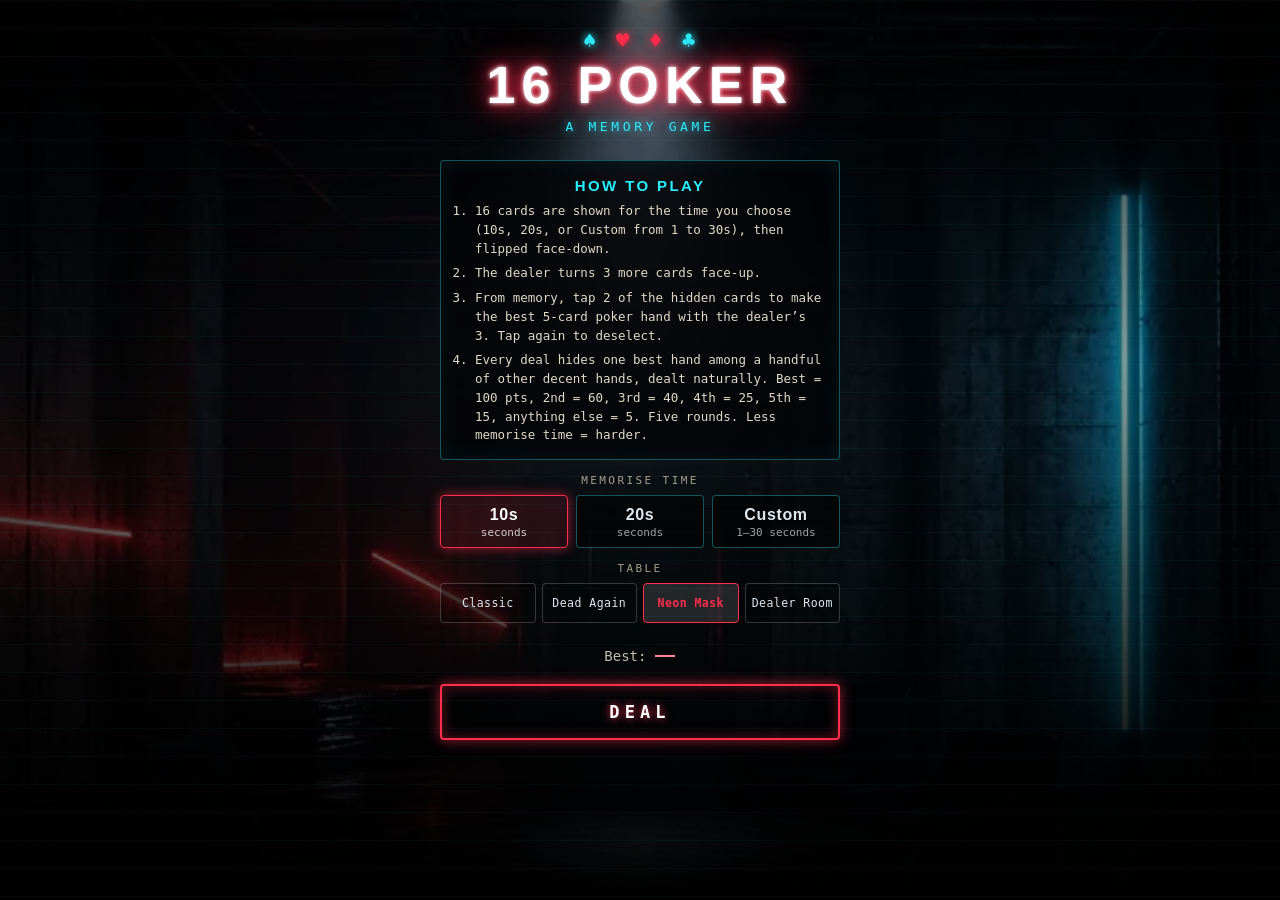
==== commit 9d598d9d: "New round generator: plant only the winner (~80%) or deal naturally (~20%), keep boards with a uniqu" ====
--- a/index.html
+++ b/index.html
@@ -1094,7 +1094,7 @@
         <li>16 cards are shown for the time you choose (10s, 20s, or Custom from 1 to 30s), then flipped face-down.</li>
         <li>The dealer turns 3 more cards face-up.</li>
         <li>From memory, tap 2 of the hidden cards to make the best 5-card poker hand with the dealer’s 3. Tap again to deselect.</li>
-        <li>Every deal hides one best hand and a few tempting near-misses. Best = 100 pts, 2nd = 60, 3rd = 40, 4th = 25, 5th = 15, anything else = 5. Five rounds. Shorter times also bring closer decoys.</li>
+        <li>Every deal hides one best hand among a handful of other decent hands, dealt naturally. Best = 100 pts, 2nd = 60, 3rd = 40, 4th = 25, 5th = 15, anything else = 5. Five rounds. Less memorise time = harder.</li>
       </ol>
     </div>
     <div class="diff-label">Memorise time</div>
@@ -1408,7 +1408,10 @@
 
 /**
  * 16 Poker — curated round generator and ranking.
- * Builds deals with one clear best 2-card pick plus several near-miss decoys.
+ * About 80% of rounds plant only the winning hand (3 dealer cards + 2 grid cards)
+ * and deal the other 14 grid cards at random; about 20% are fully random deals.
+ * A board is kept only if it has one clear best pick and 2-7 decent alternatives,
+ * at least one of them two pair or better.
  * Works in Node (module.exports) and the browser (global RoundGen).
  * Depends on PokerEval (poker-eval.js).
  */
@@ -1418,36 +1421,17 @@
   var P = root.PokerEval || (typeof require === "function" ? require("./poker-eval.js") : null);
   var SUITS = ["s", "h", "d", "c"];
 
-  // Target best-hand categories and weights per difficulty.
+  // Target best-hand categories and weights for planted rounds.
   // 2 Two Pair, 3 Trips, 4 Straight, 5 Flush, 6 Full House, 7 Quads, 8 Straight Flush
-  var TARGET_WEIGHTS = {
-    easy:   { 2: 3, 3: 3, 4: 3, 5: 3, 6: 2, 7: 1, 8: 0.4 },
-    medium: { 2: 2, 3: 3, 4: 3, 5: 3, 6: 3, 7: 1.5, 8: 0.7 },
-    hard:   { 2: 1.5, 3: 2, 4: 3, 5: 3, 6: 3, 7: 1.5, 8: 1 }
-  };
-
-  // How decoys are chosen per difficulty.
-  //  window: decoy hands must be within this many categories below the best
-  //  plant: how many decoy pairs to plant in the grid
-  //  minDecoys: minimum distinct decoy hand values required in the window
-  //  closeness: 0 = random spread inside the window, 1 = strongly prefer the closest hands
-  var DIFF_RULES = {
-    easy:   { window: 3, plant: 3, minDecoys: 3, closeness: 0.2 },
-    medium: { window: 2, plant: 4, minDecoys: 3, closeness: 0.5 },
-    hard:   { window: 2, plant: 5, minDecoys: 4, closeness: 0.9 }
-  };
-
-  // Per-target decoy floors where "best minus window" is impossible
-  // (e.g. a quads hand always has a paired dealer board, so no flush decoys).
-  var FLOORS = {
-    easy:   { 2: 2, 7: 2, 8: 4 },
-    medium: { 2: 2, 6: 3, 7: 3, 8: 4 },
-    hard:   { 2: 2, 6: 3, 7: 2, 8: 5 }
-  };
-  function decoyFloor(difficulty, target) {
-    var f = FLOORS[difficulty] && FLOORS[difficulty][target];
-    return f || Math.max(1, target - DIFF_RULES[difficulty].window);
-  }
+  var WEIGHTS = { 2: 2, 3: 3, 4: 3, 5: 3, 6: 3, 7: 1.5, 8: 0.7 };
+
+  // Board quality bar (applies to every round).
+  //  minAlts / maxAlts: distinct decent alternatives (pair or better, beating the dealer cards alone)
+  //  minStrong: alternatives that are two pair or better
+  var RULES = { minAlts: 2, maxAlts: 7, minStrong: 1 };
+  var NATURAL_SHARE = 0.2;   // share of fully random ("natural") rounds
+  var PER_TARGET = 400;      // attempts per planted target before switching target
+  var MAX_ATTEMPTS = 4000;   // total attempts before the fallback chain
 
   // Points by finishing position (1st = best hand). Beyond the list: CONSOLATION.
   var RANK_POINTS = [100, 60, 40, 25, 15];
@@ -1594,38 +1578,93 @@
     }
   }
 
-  function chooseTarget(difficulty, used, rng) {
-    var w = TARGET_WEIGHTS[difficulty] || TARGET_WEIGHTS.medium;
-    var cats = Object.keys(w).map(Number).filter(function (c) { return !used || used.indexOf(c) === -1; });
-    if (!cats.length) cats = Object.keys(w).map(Number);
-    var total = cats.reduce(function (s, c) { return s + w[c]; }, 0);
+  function chooseTarget(used, rng, exclude) {
+    var all = Object.keys(WEIGHTS).map(Number);
+    var cats = all.filter(function (c) {
+      return (!used || used.indexOf(c) === -1) && (!exclude || exclude.indexOf(c) === -1);
+    });
+    if (!cats.length) cats = all.filter(function (c) { return !used || used.indexOf(c) === -1; });
+    if (!cats.length) cats = all;
+    var total = cats.reduce(function (s, c) { return s + WEIGHTS[c]; }, 0);
     var x = (rng || Math.random)() * total;
     for (var i = 0; i < cats.length; i++) {
-      x -= w[cats[i]];
+      x -= WEIGHTS[cats[i]];
       if (x <= 0) return cats[i];
     }
     return cats[cats.length - 1];
   }
 
-  /** Validate a deal; returns stats or null if it fails the quality bar. */
-  function assess(grid, dealt, target, rules, minCat) {
-    var ranking = rankAllPicks(grid, dealt);
-    var top = ranking.tiers[0];
-    if (top.hand.category !== target) return null;
-    if (top.picks.length !== 1) return null; // unique best pick
-    // Both best cards must matter: no other pick may make the same hand with a weaker kicker
-    // (e.g. dealer K-K-K + any card = quads would make the round trivial).
-    if (ranking.tiers[1] && ranking.tiers[1].key.indexOf("kicker:") === 0) return null;
-    var decoys = 0;
-    var decoyCats = {};
-    for (var t = 1; t < ranking.tiers.length; t++) {
-      var c = ranking.tiers[t].hand.category;
-      if (c < minCat) break;
-      decoys++;
-      decoyCats[c] = true;
-    }
-    if (decoys < rules.minDecoys) return null;
-    return { ranking: ranking, decoys: decoys, decoyCategories: Object.keys(decoyCats).length };
+  /** Category made by the 3 dealer cards alone: 0 nothing, 1 pair, 3 trips. */
+  function dealerCategory(d) {
+    var a = d[0].rank, b = d[1].rank, c = d[2].rank;
+    if (a === b && b === c) return 3;
+    if (a === b || b === c || a === c) return 1;
+    return 0;
+  }
+
+  /**
+   * Fast board check without building the full ranking.
+   * Returns null if the board fails, else { bestIdx, best, alts, strong, altCategories }.
+   * A decent alternative is a distinct hand (kicker-only variants grouped, as in the
+   * ranking) other than the best, pair or better, that beats the dealer cards alone.
+   * plantedIds (optional): the planted pair must be the unique best.
+   */
+  function quickCheck(grid, dealt, rules, plantedIds) {
+    var n = grid.length, hands = [], best = null, bi = -1, bj = -1, ties = 0;
+    for (var i = 0; i < n; i++) {
+      for (var j = i + 1; j < n; j++) {
+        var h = P.evaluateFive([grid[i], grid[j], dealt[0], dealt[1], dealt[2]]);
+        hands.push(h);
+        var c = best ? P.compareHands(h, best) : 1;
+        if (c > 0) { best = h; bi = i; bj = j; ties = 0; } else if (c === 0) ties++;
+      }
+    }
+    if (ties) return null; // more than one pick makes the exact best hand
+    if (plantedIds) {
+      var pa = grid[bi].id, pb = grid[bj].id;
+      if (!((pa === plantedIds[0] && pb === plantedIds[1]) || (pa === plantedIds[1] && pb === plantedIds[0]))) return null;
+    }
+    var bestKey = coarseKey(best);
+    var dc = dealerCategory(dealt);
+    var keys = {}, alts = 0, strong = 0, cats = {};
+    for (var k = 0; k < hands.length; k++) {
+      var hh = hands[k];
+      if (hh === best) continue;
+      var key = coarseKey(hh);
+      if (key === bestKey) return null; // same hand as the best with a weaker kicker
+      if (hh.category < 1 || hh.category <= dc || keys[key]) continue;
+      keys[key] = true;
+      alts++;
+      if (alts > rules.maxAlts) return null;
+      if (hh.category >= 2) strong++;
+      cats[hh.category] = true;
+    }
+    if (alts < rules.minAlts || strong < rules.minStrong) return null;
+    return { bestIdx: [bi, bj], best: best, alts: alts, strong: strong, altCategories: Object.keys(cats).length };
+  }
+
+  /** Planted round: 3 dealer cards + 2 grid cards form the target; the other 14 grid cards are random. */
+  function attemptPlanted(target, rules, rng) {
+    var five = makeHand(target, rng);
+    if (!five) return null;
+    five = shuffle(five, rng);
+    var dealt = five.slice(0, 3);
+    var pair = five.slice(3);
+    var used = idSet(five);
+    var rest = shuffle(P.buildDeck().filter(function (c) { return !used[c.id]; }), rng);
+    var grid = shuffle(pair.concat(rest.slice(0, 14)), rng);
+    var q = quickCheck(grid, dealt, rules, [pair[0].id, pair[1].id]);
+    if (!q || q.best.category !== target) return null;
+    return { grid: grid, dealt: dealt, check: q };
+  }
+
+  /** Natural round: a fully random deal of 3 dealer + 16 grid cards. */
+  function attemptNatural(rules, rng) {
+    var deck = shuffle(P.buildDeck(), rng);
+    var grid = deck.slice(0, 16), dealt = deck.slice(16, 19);
+    var q = quickCheck(grid, dealt, rules, null);
+    if (!q) return null;
+    return { grid: grid, dealt: dealt, check: q };
   }
 
   function idSet(cards) {
@@ -1634,133 +1673,104 @@
     return o;
   }
 
-  /** One attempt at building a curated deal for a target category. */
-  function attempt(target, rules, minCat, rng) {
-    var five = makeHand(target, rng);
-    if (!five) return null;
-    five = shuffle(five, rng);
-    var dealt = five.slice(0, 3);
-    var bestPair = five.slice(3);
-    var used = idSet(five);
-    var rest = P.buildDeck().filter(function (c) { return !used[c.id]; });
-    var bestHand = P.evaluateFive(five);
-
-    // Candidate decoy pairs from the rest of the deck: weaker than best, inside the window.
-    // Pre-filter cards that could matter (share a rank/suit with the board or sit near it)
-    // so the scan stays small and fast on a phone.
-    var cands = [];
-    var rs = shuffle(rest, rng);
-    for (var i = 0; i < rs.length && cands.length < 400; i++) {
-      for (var j = i + 1; j < rs.length; j++) {
-        var h = P.evaluateFive([rs[i], rs[j], dealt[0], dealt[1], dealt[2]]);
-        if (h.category >= minCat && P.compareHands(h, bestHand) < 0) {
-          cands.push({ a: rs[i], b: rs[j], hand: h });
+  function nowFn() {
+    return (typeof performance !== "undefined" && performance.now) ? function () { return performance.now(); } : function () { return Date.now(); };
+  }
+
+  function finish(r, extra) {
+    var ranking = rankAllPicks(r.grid, r.dealt);
+    var out = {
+      grid: r.grid, dealt: r.dealt, target: ranking.tiers[0].hand.category, ranking: ranking,
+      alts: r.check ? r.check.alts : null, strongAlts: r.check ? r.check.strong : null,
+      altCategories: r.check ? r.check.altCategories : null
+    };
+    for (var k in extra) out[k] = extra[k];
+    return out;
+  }
+
+  /**
+   * Incremental round builder, so the game can prepare the next board in small
+   * background slices. step(ms) works for up to `ms` milliseconds and returns the
+   * finished round, or null if it needs more time. opts as for generateRound.
+   */
+  function createBuilder(opts) {
+    opts = opts || {};
+    var rng = opts.rng || Math.random;
+    var rules = opts.rules || RULES;
+    var perTarget = opts.perTarget || PER_TARGET;
+    var maxAttempts = opts.maxAttempts || MAX_ATTEMPTS;
+    var share = opts.naturalShare != null ? opts.naturalShare : NATURAL_SHARE;
+    var mode = opts.mode || (opts.target ? "planted" : (rng() < share ? "natural" : "planted"));
+    var target = mode === "planted" ? (opts.target || chooseTarget(opts.used, rng)) : null;
+    var failedTargets = [];
+    var attempts = 0, onTarget = 0, result = null;
+    var now = nowFn();
+
+    function fallbacks() {
+      // Fallback 1: natural deal with a relaxed bar (unique best, at least 2 decent alternatives).
+      var relaxed = { minAlts: 2, maxAlts: 99, minStrong: 0 };
+      for (var f = 0; f < 300; f++) {
+        var fr = attemptNatural(relaxed, rng);
+        if (fr) return finish(fr, { mode: mode, attempts: attempts + f + 1, fallback: "relaxed" });
+      }
+      // Fallback 2: plain random deal (still playable and ranked).
+      var deck = shuffle(P.buildDeck(), rng);
+      return finish({ grid: deck.slice(0, 16), dealt: deck.slice(16, 19) }, { mode: mode, attempts: attempts + 300, fallback: true });
+    }
+
+    function step(ms) {
+      if (result) return result;
+      var t0 = now();
+      var limit = ms == null ? Infinity : ms;
+      do {
+        if (attempts >= maxAttempts) { result = fallbacks(); return result; }
+        attempts++;
+        var r;
+        if (mode === "natural") {
+          r = attemptNatural(rules, rng);
+        } else {
+          onTarget++;
+          r = attemptPlanted(target, rules, rng);
+          if (!r && onTarget >= perTarget && !opts.target) {
+            failedTargets.push(target);
+            target = chooseTarget(opts.used, rng, failedTargets);
+            onTarget = 0;
+          }
         }
-      }
-    }
-    if ((rng || Math.random)() < rules.closeness) {
-      // Prefer the closest hands (by category, then by full value).
-      cands.sort(function (x, y) { return P.compareHands(y.hand, x.hand); });
-      // keep some variety: shuffle within the top slice
-      var slice = Math.min(cands.length, 6 + rules.plant * 3);
-      cands = shuffle(cands.slice(0, slice), rng).concat(cands.slice(slice));
-    }
-
-    // A card is safe if pairing it with any card already in the grid (or its own
-    // decoy partner) can't tie or beat the planted best hand.
-    function safe(c, cur, partners) {
-      var others = partners ? cur.concat(partners) : cur;
-      for (var q = 0; q < others.length; q++) {
-        var hh = P.evaluateFive([c, others[q], dealt[0], dealt[1], dealt[2]]);
-        if (P.compareHands(hh, bestHand) >= 0) return false;
-      }
-      return true;
-    }
-
-    var grid = bestPair.slice();
-    var taken = idSet(grid);
-    var seenVal = {};
-    var seenCat = {};
-    var planted = 0;
-    // Two passes: first favour new categories (variety), then fill remaining slots.
-    for (var pass = 0; pass < 2 && planted < rules.plant; pass++) {
-      for (var k = 0; k < cands.length && planted < rules.plant; k++) {
-        var d = cands[k];
-        if (taken[d.a.id] || taken[d.b.id]) continue;
-        var key = coarseKey(d.hand);
-        if (seenVal[key] || key === coarseKey(bestHand)) continue;
-        if (pass === 0 && seenCat[d.hand.category]) continue;
-        if (!safe(d.a, grid, [d.b]) || !safe(d.b, grid, [d.a])) continue;
-        grid.push(d.a, d.b);
-        taken[d.a.id] = taken[d.b.id] = true;
-        seenVal[key] = true;
-        seenCat[d.hand.category] = true;
-        planted++;
-      }
-    }
-
-    var filler = shuffle(rest.filter(function (c) { return !taken[c.id]; }), rng);
-    for (var f = 0; f < filler.length && grid.length < 16; f++) {
-      if (safe(filler[f], grid, null)) grid.push(filler[f]);
-    }
-    if (grid.length < 16) return null;
-    grid = shuffle(grid, rng);
-
-    var stats = assess(grid, dealt, target, rules, minCat);
-    if (!stats) return null;
-    return { grid: grid, dealt: dealt, target: target, ranking: stats.ranking, decoys: stats.decoys, decoyCategories: stats.decoyCategories };
+        if (r) {
+          result = finish(r, { mode: mode, attempts: attempts, fallback: false });
+          return result;
+        }
+      } while (now() - t0 < limit);
+      return null;
+    }
+
+    return {
+      step: step,
+      mode: mode,
+      attempts: function () { return attempts; },
+      done: function () { return !!result; }
+    };
   }
 
   /**
-   * Generate a curated round.
-   * opts: { difficulty: "easy"|"medium"|"hard", target?: category, used?: [categories already used], rng?, maxAttempts?, timeBudgetMs? }
+   * Generate a round synchronously.
+   * opts: { used?: [categories already used this game], target?: category, mode?: "planted"|"natural",
+   *         naturalShare?, rng?, rules?, perTarget?, maxAttempts? }
+   * Result: { grid, dealt, target, ranking, mode, alts, strongAlts, altCategories, attempts, fallback }
    */
   function generateRound(opts) {
-    opts = opts || {};
-    var difficulty = DIFF_RULES[opts.difficulty] ? opts.difficulty : "medium";
-    var rules = DIFF_RULES[difficulty];
-    var rng = opts.rng || Math.random;
-    var maxAttempts = opts.maxAttempts || 40;
-    var budget = opts.timeBudgetMs || 80;
-    var now = (typeof performance !== "undefined" && performance.now) ? function () { return performance.now(); } : function () { return Date.now(); };
-    var t0 = now();
-    var target = opts.target || chooseTarget(difficulty, opts.used, rng);
-    var attempts = 0;
-    while (attempts < maxAttempts && now() - t0 < budget) {
-      attempts++;
-      // After many failures, try a different target.
-      if (!opts.target && attempts % 12 === 0) target = chooseTarget(difficulty, opts.used, rng);
-      var r = attempt(target, rules, decoyFloor(difficulty, target), rng);
-      if (r) {
-        r.attempts = attempts;
-        r.fallback = false;
-        r.difficulty = difficulty;
-        return r;
-      }
-    }
-    // Fallback 1: a flush round with relaxed rules (almost always succeeds first try).
-    for (var f = 0; f < 5; f++) {
-      var relaxed = { window: 3, plant: rules.plant, minDecoys: 2, closeness: rules.closeness };
-      var fr = attempt(5, relaxed, 2, rng);
-      if (fr) {
-        fr.attempts = attempts + f + 1;
-        fr.fallback = "relaxed";
-        fr.difficulty = difficulty;
-        return fr;
-      }
-    }
-    // Fallback 2: plain random deal (still playable and ranked).
-    var deck = shuffle(P.buildDeck(), rng);
-    var grid = deck.slice(0, 16);
-    var dealt = deck.slice(16, 19);
-    var ranking = rankAllPicks(grid, dealt);
-    return { grid: grid, dealt: dealt, target: ranking.tiers[0].hand.category, ranking: ranking, decoys: 0, attempts: attempts, fallback: true, difficulty: difficulty };
+    return createBuilder(opts).step(Infinity);
   }
 
   var RoundGen = {
-    TARGET_WEIGHTS: TARGET_WEIGHTS,
-    DIFF_RULES: DIFF_RULES,
-    decoyFloor: decoyFloor,
+    WEIGHTS: WEIGHTS,
+    RULES: RULES,
+    NATURAL_SHARE: NATURAL_SHARE,
+    PER_TARGET: PER_TARGET,
+    dealerCategory: dealerCategory,
+    quickCheck: quickCheck,
+    createBuilder: createBuilder,
     RANK_POINTS: RANK_POINTS,
     CONSOLATION: CONSOLATION,
     makeHand: makeHand,
@@ -1798,7 +1808,6 @@
   var timeMode = "10";   // "10" | "20" | "custom"
   var seconds = 10;
   var gameSeconds = 10;  // time used for the game in progress
-  var difficulty = "easy";
   var round = 0;
   var score = 0;
   var gridCards = [];
@@ -1846,9 +1855,32 @@
     homeBtn: document.getElementById("homeBtn")
   };
 
-  /** Decoy closeness follows the memorise time: <=5s close decoys, 6-12s medium, >12s easy. */
-  function decoyLevel(sec) {
-    return sec <= 5 ? "hard" : sec <= 12 ? "medium" : "easy";
+  // ── Board preparation: the next board is built in small background slices
+  //    (while the current round plays), so slow targets never stall the UI. ──
+  var prep = null; // { key, builder, timer, result }
+  function usedKey(used) { return used.slice().sort().join(","); }
+  function cancelPrep() {
+    if (prep && prep.timer) clearTimeout(prep.timer);
+    prep = null;
+  }
+  function prepareRound(used) {
+    var key = usedKey(used);
+    if (prep && prep.key === key) return;
+    cancelPrep();
+    var p = { key: key, builder: G.createBuilder({ used: used.slice() }), timer: null, result: null };
+    prep = p;
+    function slice() {
+      p.timer = null;
+      if (prep !== p) return;
+      p.result = p.builder.step(6);
+      if (!p.result) p.timer = setTimeout(slice, 16);
+    }
+    p.timer = setTimeout(slice, 40);
+  }
+  function takeRound(used) {
+    var r = prep && prep.key === usedKey(used) ? (prep.result || prep.builder.step(Infinity)) : G.generateRound({ used: used.slice() });
+    cancelPrep();
+    return r;
   }
 
   function clampSeconds(v) {
@@ -2085,7 +2117,6 @@
     history = [];
     usedTargets = [];
     gameSeconds = seconds;
-    difficulty = decoyLevel(gameSeconds);
     el.scoreChip.textContent = "0";
     showScreen("play");
     startRound();
@@ -2096,8 +2127,9 @@
     clearTimers();
     phase = "memorize";
     selected = [];
-    currentRound = G.generateRound({ difficulty: difficulty, used: usedTargets });
+    currentRound = takeRound(usedTargets);
     usedTargets.push(currentRound.target);
+    prepareRound(round + 1 < ROUNDS ? usedTargets : []);
     gridCards = currentRound.grid;
     dealtCards = currentRound.dealt;
 
@@ -2302,6 +2334,7 @@
     clearTimers();
     showScreen("start");
     updateStartBest();
+    prepareRound([]);
   });
 
   document.addEventListener("visibilitychange", function () {
@@ -2328,6 +2361,7 @@
   renderThemes();
   renderDiff();
   updateStartBest();
+  prepareRound([]);
   sizeGrid();
 })();
 
